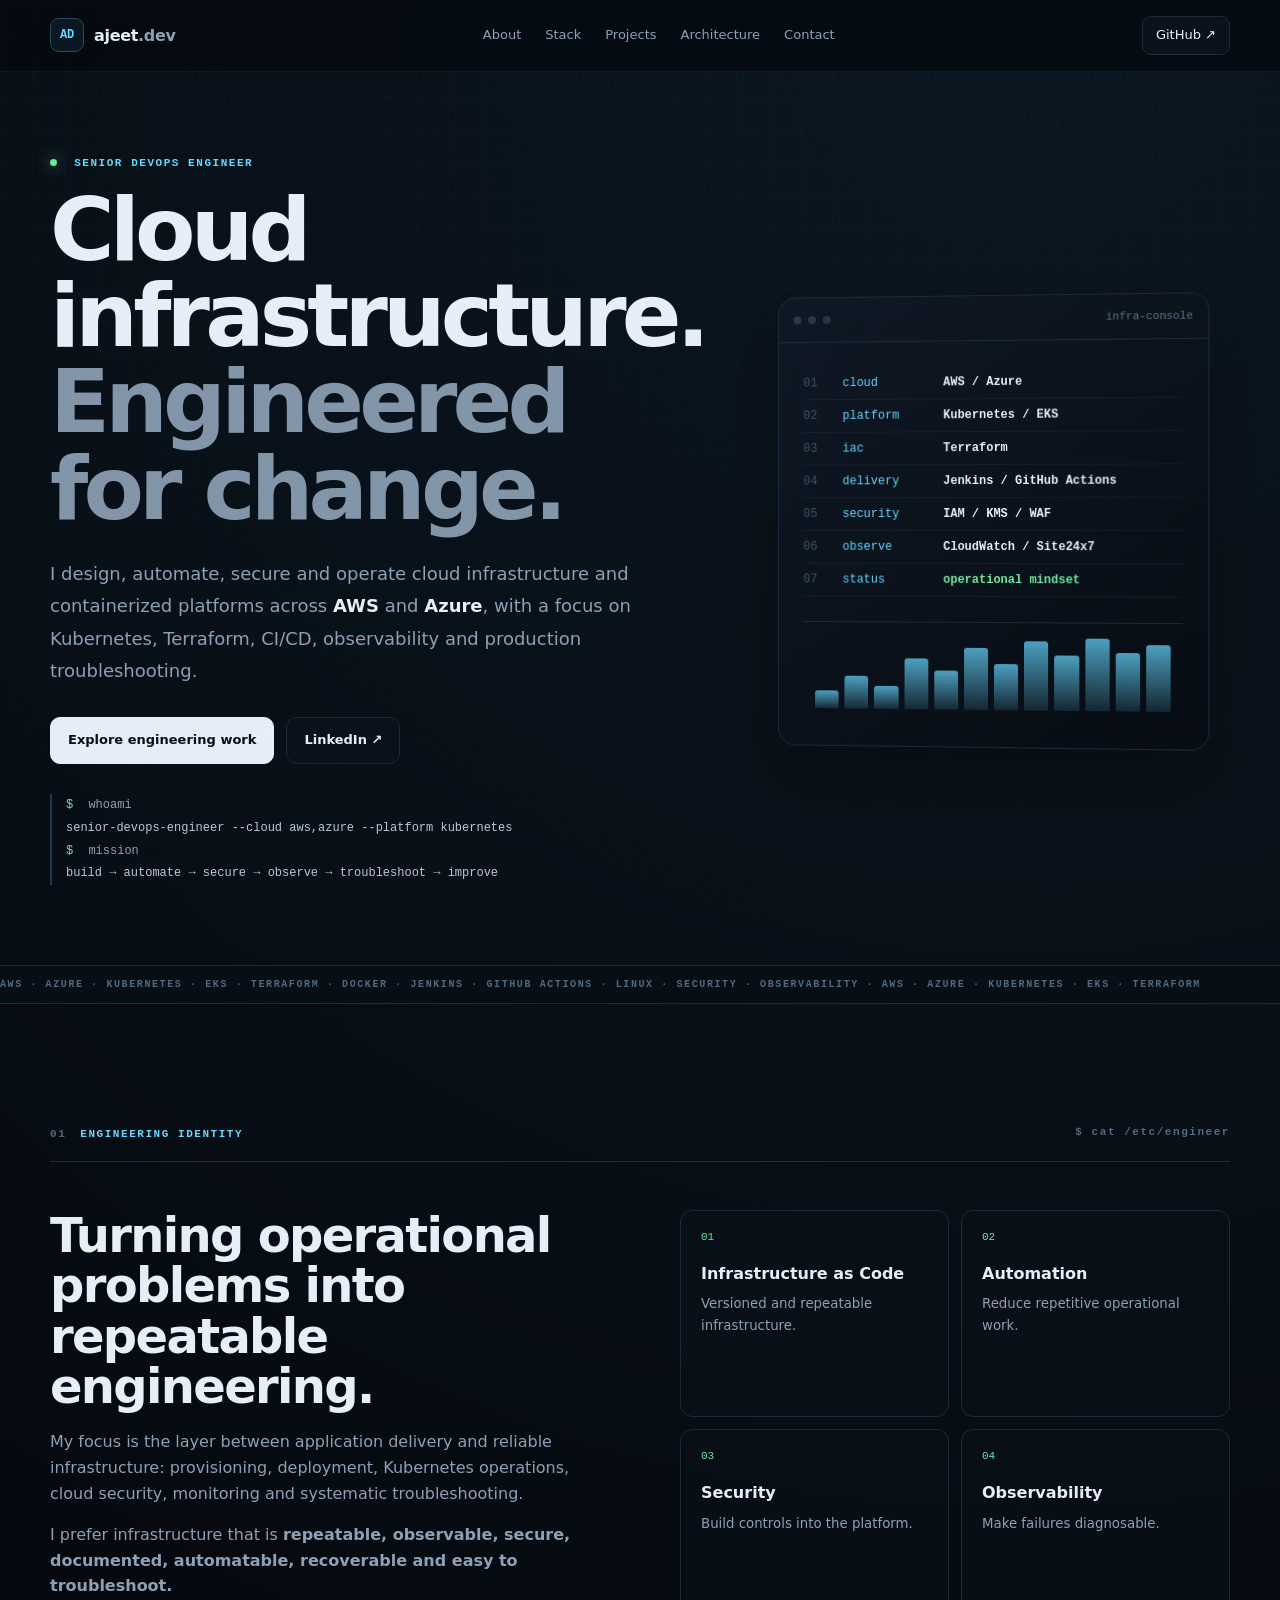
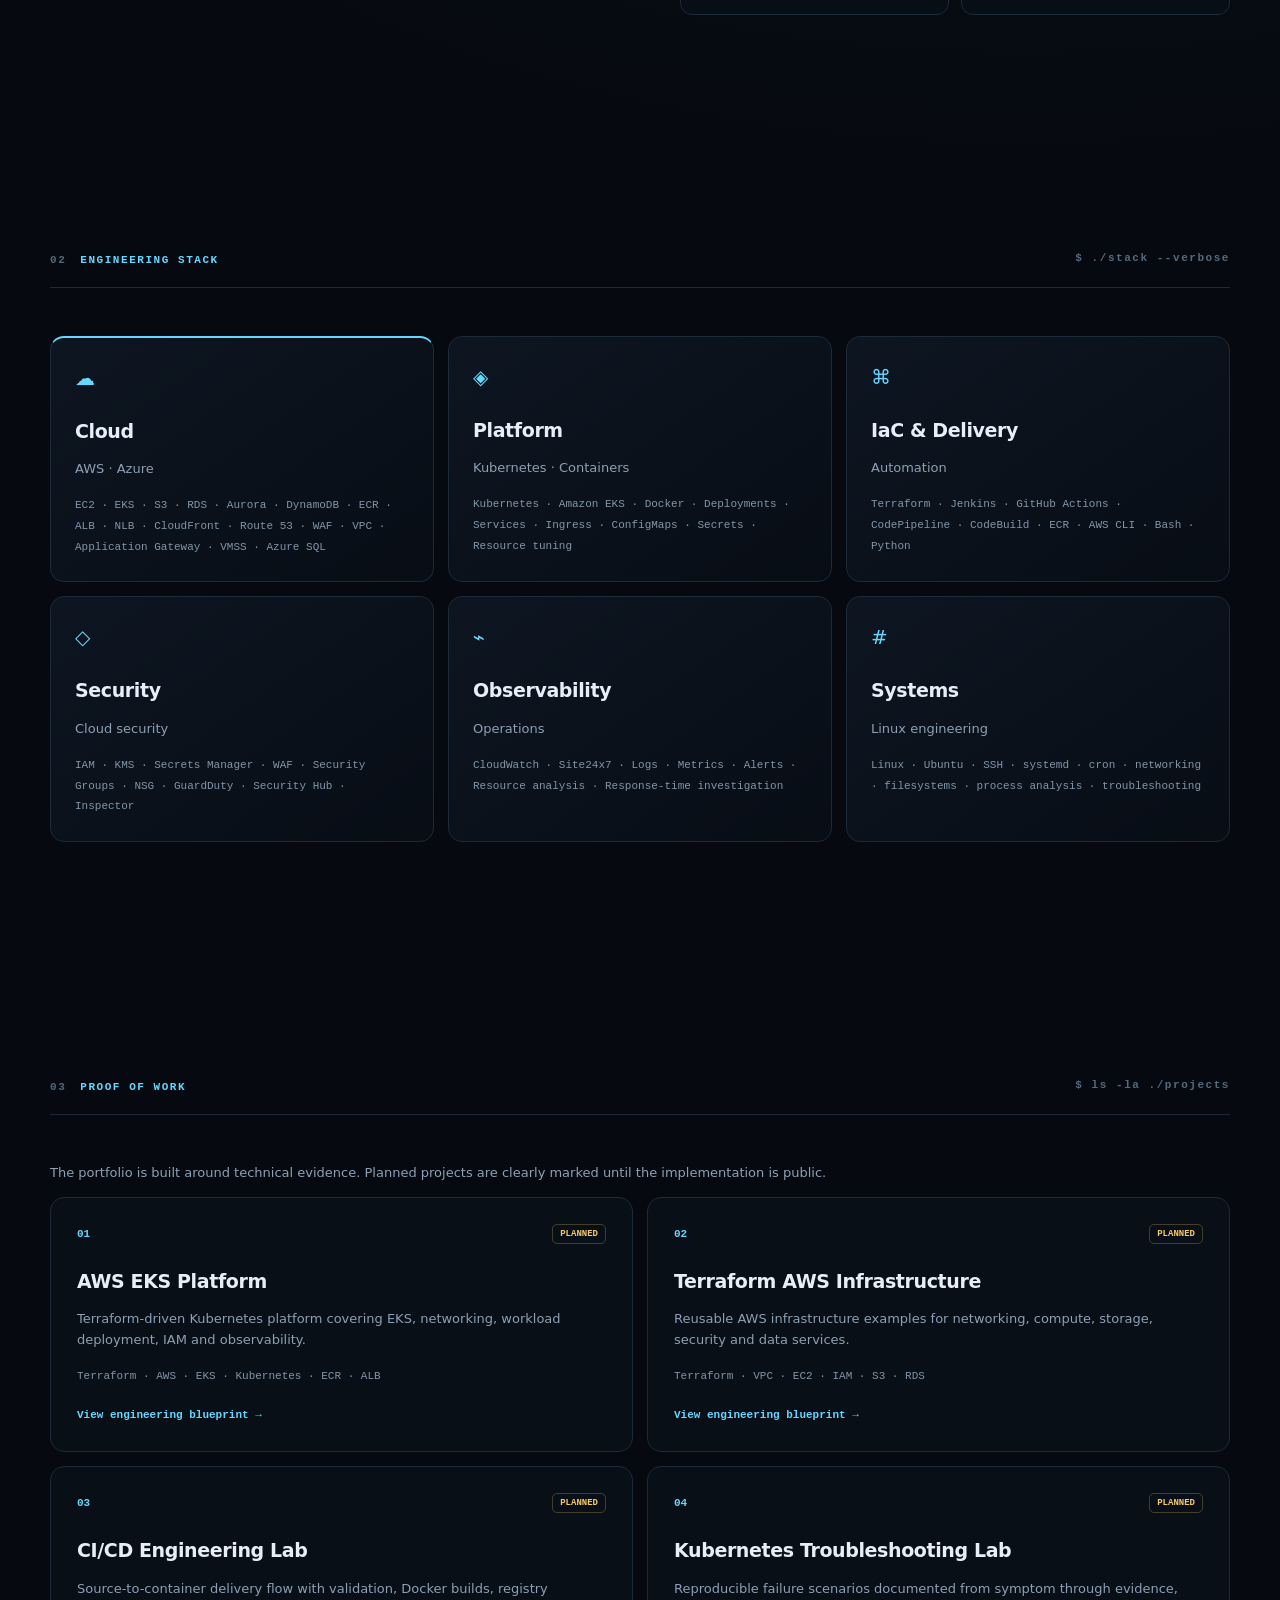
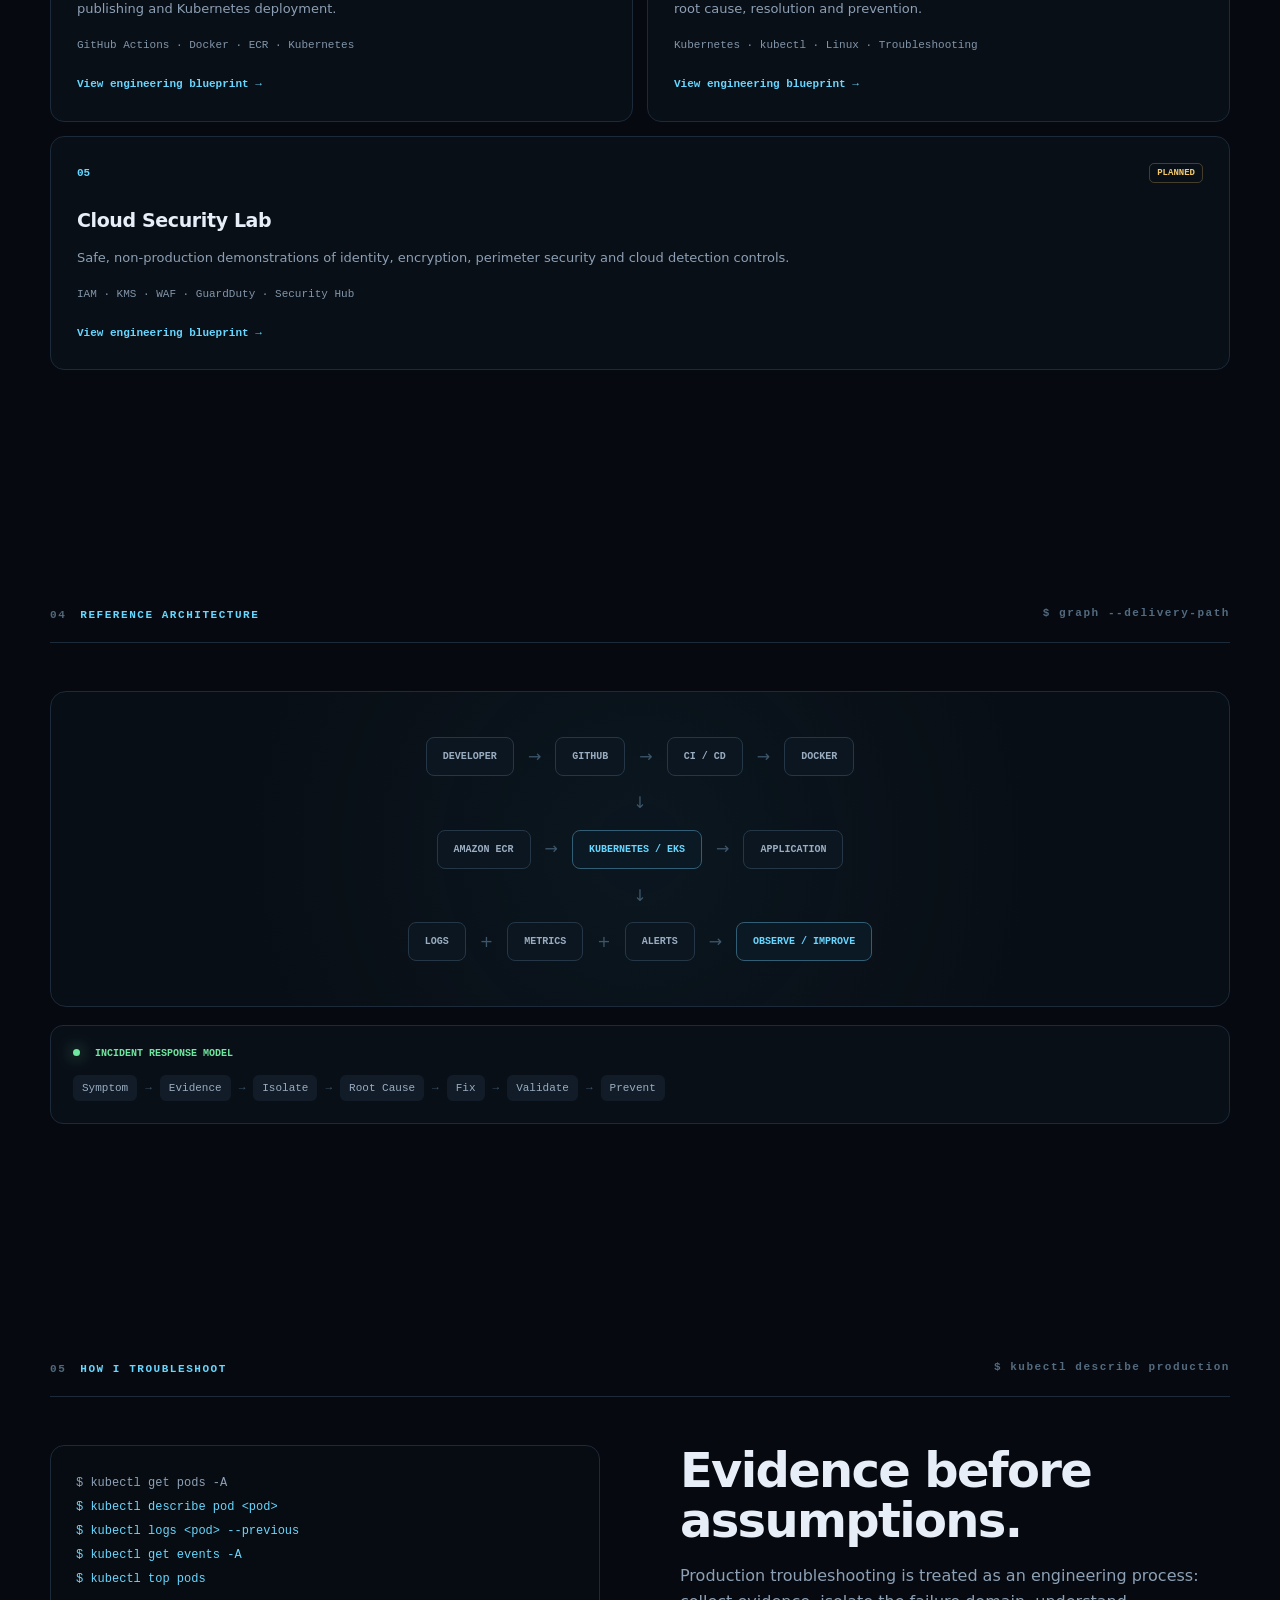
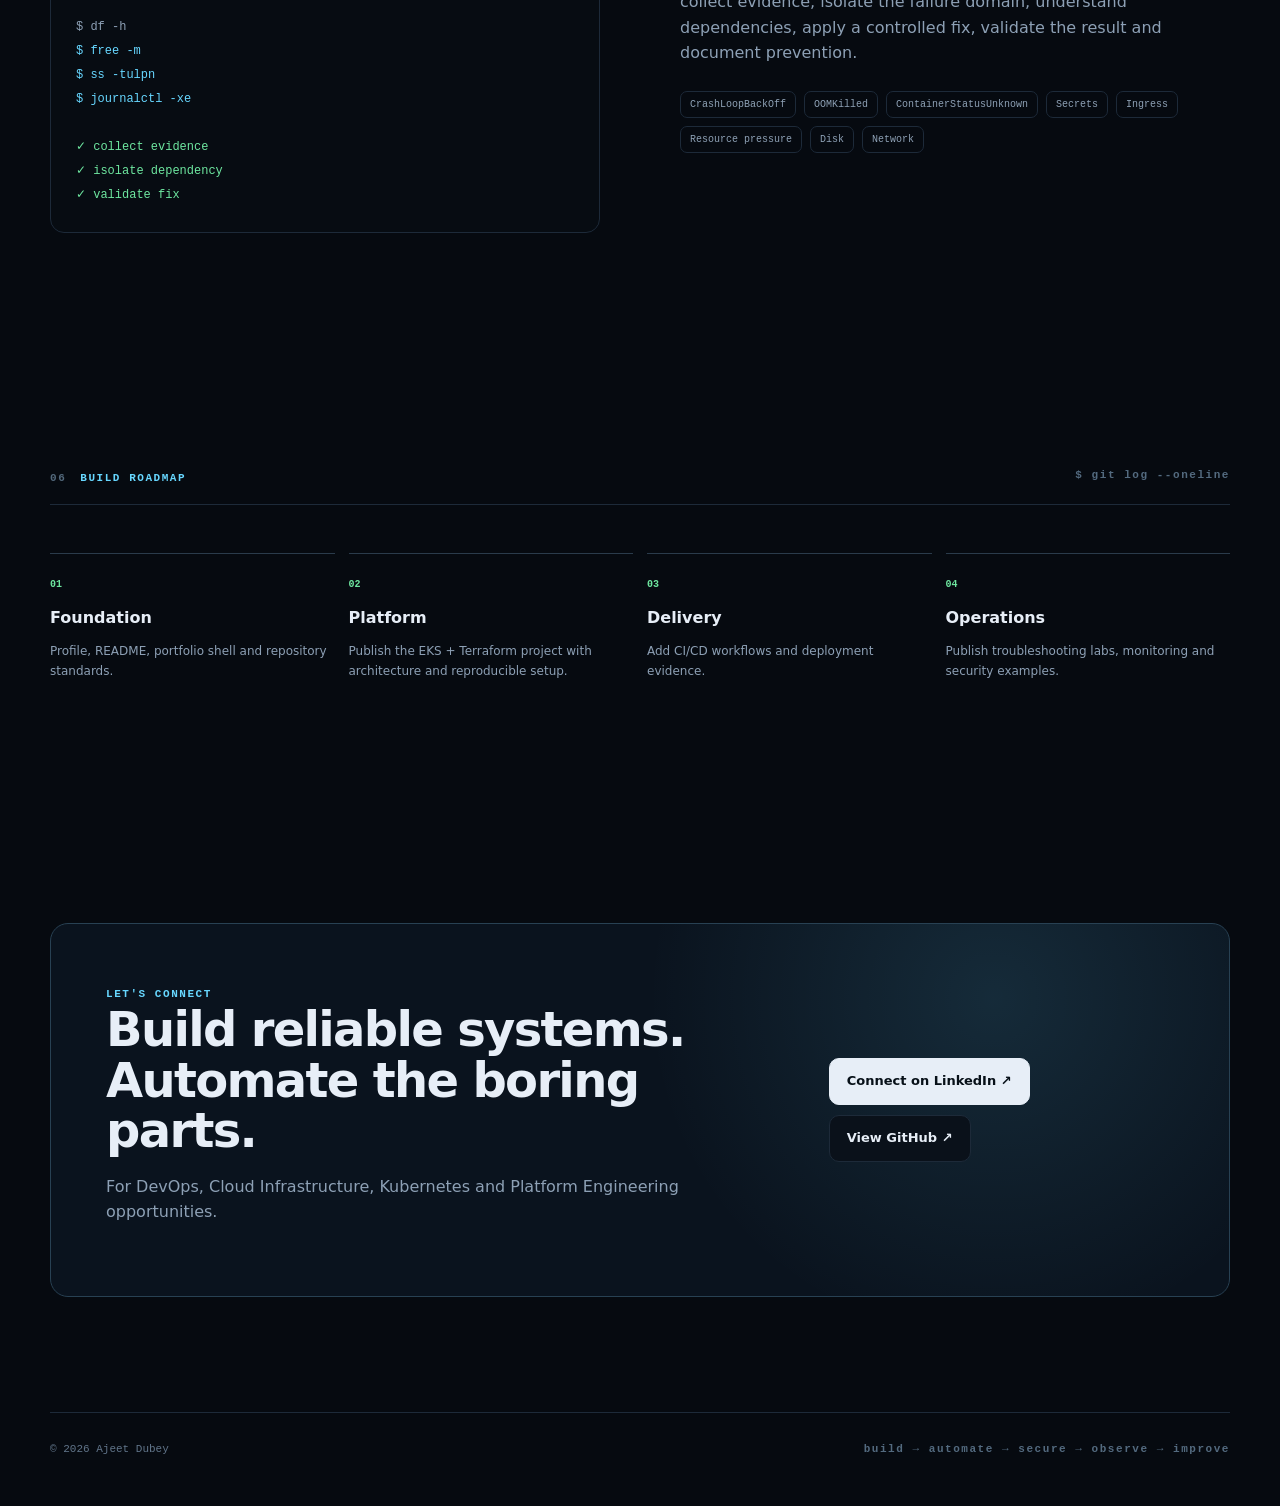
==== index.html @ 7d9c06d5 "Ajeet" ====
<!doctype html>
<html lang="en">
<head>
  <meta charset="utf-8">
  <meta name="viewport" content="width=device-width, initial-scale=1">
  <meta name="description" content="Ajeet Dubey — Senior DevOps Engineer focused on AWS, Azure, Kubernetes, Terraform, CI/CD, cloud security and observability.">
  <title>Ajeet Dubey | Senior DevOps Engineer</title>
  <link rel="stylesheet" href="styles.css">
</head>
<body>
  <div class="noise"></div>
  <header class="site-header">
    <a class="brand" href="#top" aria-label="Ajeet Dubey home">
      <span class="brand-mark">AD</span>
      <span>ajeet<span class="muted">.dev</span></span>
    </a>
    <nav aria-label="Primary navigation">
      <a href="#about">About</a>
      <a href="#stack">Stack</a>
      <a href="#projects">Projects</a>
      <a href="#architecture">Architecture</a>
      <a href="#contact">Contact</a>
    </nav>
    <a class="nav-cta" href="https://github.com/ajeet-dubey89" target="_blank" rel="noreferrer">GitHub ↗</a>
  </header>

  <main id="top">
    <section class="hero shell">
      <div class="hero-copy">
        <div class="eyebrow"><span class="status-dot"></span> SENIOR DEVOPS ENGINEER</div>
        <h1>Cloud infrastructure.<br><span>Engineered for change.</span></h1>
        <p class="hero-lead">
          I design, automate, secure and operate cloud infrastructure and containerized platforms across
          <strong>AWS</strong> and <strong>Azure</strong>, with a focus on Kubernetes, Terraform, CI/CD,
          observability and production troubleshooting.
        </p>
        <div class="hero-actions">
          <a class="btn primary" href="#projects">Explore engineering work</a>
          <a class="btn secondary" href="https://www.linkedin.com/in/ajeet-dubey89/" target="_blank" rel="noreferrer">LinkedIn ↗</a>
        </div>
        <div class="terminal-mini">
          <div><span class="prompt">$</span> whoami</div>
          <div class="terminal-output">senior-devops-engineer --cloud aws,azure --platform kubernetes</div>
          <div><span class="prompt">$</span> mission</div>
          <div class="terminal-output">build → automate → secure → observe → troubleshoot → improve</div>
        </div>
      </div>

      <div class="hero-console" aria-label="Infrastructure console">
        <div class="window-bar"><span></span><span></span><span></span><b>infra-console</b></div>
        <div class="console-body">
          <div class="console-line"><i>01</i><span class="key">cloud</span><b>AWS / Azure</b></div>
          <div class="console-line"><i>02</i><span class="key">platform</span><b>Kubernetes / EKS</b></div>
          <div class="console-line"><i>03</i><span class="key">iac</span><b>Terraform</b></div>
          <div class="console-line"><i>04</i><span class="key">delivery</span><b>Jenkins / GitHub Actions</b></div>
          <div class="console-line"><i>05</i><span class="key">security</span><b>IAM / KMS / WAF</b></div>
          <div class="console-line"><i>06</i><span class="key">observe</span><b>CloudWatch / Site24x7</b></div>
          <div class="console-line"><i>07</i><span class="key">status</span><b class="green">operational mindset</b></div>
          <div class="graph" aria-hidden="true">
            <span style="height:24%"></span><span style="height:44%"></span><span style="height:31%"></span>
            <span style="height:68%"></span><span style="height:52%"></span><span style="height:83%"></span>
            <span style="height:61%"></span><span style="height:92%"></span><span style="height:73%"></span>
            <span style="height:96%"></span><span style="height:78%"></span><span style="height:88%"></span>
          </div>
        </div>
      </div>
    </section>

    <section class="ticker" aria-label="Technology focus">
      <div class="ticker-track">
        AWS · AZURE · KUBERNETES · EKS · TERRAFORM · DOCKER · JENKINS · GITHUB ACTIONS · LINUX · SECURITY · OBSERVABILITY · AWS · AZURE · KUBERNETES · EKS · TERRAFORM
      </div>
    </section>

    <section id="about" class="section shell">
      <div class="section-head">
        <div><span class="section-number">01</span><span class="eyebrow">ENGINEERING IDENTITY</span></div>
        <span class="terminal-label">$ cat /etc/engineer</span>
      </div>
      <div class="about-grid">
        <div>
          <h2>Turning operational problems into repeatable engineering.</h2>
          <p>
            My focus is the layer between application delivery and reliable infrastructure:
            provisioning, deployment, Kubernetes operations, cloud security, monitoring and systematic troubleshooting.
          </p>
          <p>
            I prefer infrastructure that is <strong>repeatable, observable, secure, documented, automatable,
            recoverable and easy to troubleshoot.</strong>
          </p>
        </div>
        <div class="principles">
          <div><span>01</span><b>Infrastructure as Code</b><small>Versioned and repeatable infrastructure.</small></div>
          <div><span>02</span><b>Automation</b><small>Reduce repetitive operational work.</small></div>
          <div><span>03</span><b>Security</b><small>Build controls into the platform.</small></div>
          <div><span>04</span><b>Observability</b><small>Make failures diagnosable.</small></div>
        </div>
      </div>
    </section>

    <section id="stack" class="section shell">
      <div class="section-head">
        <div><span class="section-number">02</span><span class="eyebrow">ENGINEERING STACK</span></div>
        <span class="terminal-label">$ ./stack --verbose</span>
      </div>
      <div class="stack-grid">
        <article class="stack-card featured"><div class="card-icon">☁</div><h3>Cloud</h3><p>AWS · Azure</p><div class="tags">EC2 · EKS · S3 · RDS · Aurora · DynamoDB · ECR · ALB · NLB · CloudFront · Route 53 · WAF · VPC · Application Gateway · VMSS · Azure SQL</div></article>
        <article class="stack-card"><div class="card-icon">◈</div><h3>Platform</h3><p>Kubernetes · Containers</p><div class="tags">Kubernetes · Amazon EKS · Docker · Deployments · Services · Ingress · ConfigMaps · Secrets · Resource tuning</div></article>
        <article class="stack-card"><div class="card-icon">⌘</div><h3>IaC & Delivery</h3><p>Automation</p><div class="tags">Terraform · Jenkins · GitHub Actions · CodePipeline · CodeBuild · ECR · AWS CLI · Bash · Python</div></article>
        <article class="stack-card"><div class="card-icon">◇</div><h3>Security</h3><p>Cloud security</p><div class="tags">IAM · KMS · Secrets Manager · WAF · Security Groups · NSG · GuardDuty · Security Hub · Inspector</div></article>
        <article class="stack-card"><div class="card-icon">⌁</div><h3>Observability</h3><p>Operations</p><div class="tags">CloudWatch · Site24x7 · Logs · Metrics · Alerts · Resource analysis · Response-time investigation</div></article>
        <article class="stack-card"><div class="card-icon">#</div><h3>Systems</h3><p>Linux engineering</p><div class="tags">Linux · Ubuntu · SSH · systemd · cron · networking · filesystems · process analysis · troubleshooting</div></article>
      </div>
    </section>

    <section id="projects" class="section shell">
      <div class="section-head">
        <div><span class="section-number">03</span><span class="eyebrow">PROOF OF WORK</span></div>
        <span class="terminal-label">$ ls -la ./projects</span>
      </div>
      <p class="section-intro">The portfolio is built around technical evidence. Planned projects are clearly marked until the implementation is public.</p>
      <div class="project-grid">
        <article class="project-card">
          <div class="project-top"><span class="project-id">01</span><span class="state">PLANNED</span></div>
          <h3>AWS EKS Platform</h3><p>Terraform-driven Kubernetes platform covering EKS, networking, workload deployment, IAM and observability.</p>
          <div class="tags">Terraform · AWS · EKS · Kubernetes · ECR · ALB</div>
          <button class="details-btn" data-modal="eks">View engineering blueprint →</button>
        </article>
        <article class="project-card">
          <div class="project-top"><span class="project-id">02</span><span class="state">PLANNED</span></div>
          <h3>Terraform AWS Infrastructure</h3><p>Reusable AWS infrastructure examples for networking, compute, storage, security and data services.</p>
          <div class="tags">Terraform · VPC · EC2 · IAM · S3 · RDS</div>
          <button class="details-btn" data-modal="terraform">View engineering blueprint →</button>
        </article>
        <article class="project-card">
          <div class="project-top"><span class="project-id">03</span><span class="state">PLANNED</span></div>
          <h3>CI/CD Engineering Lab</h3><p>Source-to-container delivery flow with validation, Docker builds, registry publishing and Kubernetes deployment.</p>
          <div class="tags">GitHub Actions · Docker · ECR · Kubernetes</div>
          <button class="details-btn" data-modal="cicd">View engineering blueprint →</button>
        </article>
        <article class="project-card">
          <div class="project-top"><span class="project-id">04</span><span class="state">PLANNED</span></div>
          <h3>Kubernetes Troubleshooting Lab</h3><p>Reproducible failure scenarios documented from symptom through evidence, root cause, resolution and prevention.</p>
          <div class="tags">Kubernetes · kubectl · Linux · Troubleshooting</div>
          <button class="details-btn" data-modal="k8s">View engineering blueprint →</button>
        </article>
        <article class="project-card">
          <div class="project-top"><span class="project-id">05</span><span class="state">PLANNED</span></div>
          <h3>Cloud Security Lab</h3><p>Safe, non-production demonstrations of identity, encryption, perimeter security and cloud detection controls.</p>
          <div class="tags">IAM · KMS · WAF · GuardDuty · Security Hub</div>
          <button class="details-btn" data-modal="security">View engineering blueprint →</button>
        </article>
      </div>
    </section>

    <section id="architecture" class="section shell">
      <div class="section-head">
        <div><span class="section-number">04</span><span class="eyebrow">REFERENCE ARCHITECTURE</span></div>
        <span class="terminal-label">$ graph --delivery-path</span>
      </div>
      <div class="architecture-panel">
        <div class="arch-row">
          <div class="arch-node">DEVELOPER</div><span>→</span><div class="arch-node">GITHUB</div><span>→</span><div class="arch-node">CI / CD</div><span>→</span><div class="arch-node">DOCKER</div>
        </div>
        <div class="arch-arrow">↓</div>
        <div class="arch-row">
          <div class="arch-node">AMAZON ECR</div><span>→</span><div class="arch-node highlight">KUBERNETES / EKS</div><span>→</span><div class="arch-node">APPLICATION</div>
        </div>
        <div class="arch-arrow">↓</div>
        <div class="arch-row">
          <div class="arch-node">LOGS</div><span>+</span><div class="arch-node">METRICS</div><span>+</span><div class="arch-node">ALERTS</div><span>→</span><div class="arch-node highlight">OBSERVE / IMPROVE</div>
        </div>
      </div>
      <div class="troubleshoot">
        <div class="troubleshoot-title"><span class="pulse"></span> INCIDENT RESPONSE MODEL</div>
        <div class="steps">
          <span>Symptom</span><i>→</i><span>Evidence</span><i>→</i><span>Isolate</span><i>→</i><span>Root Cause</span><i>→</i><span>Fix</span><i>→</i><span>Validate</span><i>→</i><span>Prevent</span>
        </div>
      </div>
    </section>

    <section class="section shell case-study">
      <div class="section-head">
        <div><span class="section-number">05</span><span class="eyebrow">HOW I TROUBLESHOOT</span></div>
        <span class="terminal-label">$ kubectl describe production</span>
      </div>
      <div class="case-grid">
        <div class="case-code">
<pre><span class="muted">$ kubectl get pods -A</span>
<span class="cyan">$ kubectl describe pod &lt;pod&gt;</span>
<span class="cyan">$ kubectl logs &lt;pod&gt; --previous</span>
<span class="cyan">$ kubectl get events -A</span>
<span class="cyan">$ kubectl top pods</span>

<span class="muted">$ df -h</span>
<span class="cyan">$ free -m</span>
<span class="cyan">$ ss -tulpn</span>
<span class="cyan">$ journalctl -xe</span>

<span class="green">✓ collect evidence
✓ isolate dependency
✓ validate fix</span></pre>
        </div>
        <div>
          <h2>Evidence before assumptions.</h2>
          <p>Production troubleshooting is treated as an engineering process: collect evidence, isolate the failure domain, understand dependencies, apply a controlled fix, validate the result and document prevention.</p>
          <div class="mini-list">
            <span>CrashLoopBackOff</span><span>OOMKilled</span><span>ContainerStatusUnknown</span><span>Secrets</span><span>Ingress</span><span>Resource pressure</span><span>Disk</span><span>Network</span>
          </div>
        </div>
      </div>
    </section>

    <section class="section shell roadmap">
      <div class="section-head">
        <div><span class="section-number">06</span><span class="eyebrow">BUILD ROADMAP</span></div>
        <span class="terminal-label">$ git log --oneline</span>
      </div>
      <div class="timeline">
        <div><b>01</b><div><strong>Foundation</strong><p>Profile, README, portfolio shell and repository standards.</p></div></div>
        <div><b>02</b><div><strong>Platform</strong><p>Publish the EKS + Terraform project with architecture and reproducible setup.</p></div></div>
        <div><b>03</b><div><strong>Delivery</strong><p>Add CI/CD workflows and deployment evidence.</p></div></div>
        <div><b>04</b><div><strong>Operations</strong><p>Publish troubleshooting labs, monitoring and security examples.</p></div></div>
      </div>
    </section>

    <section id="contact" class="section shell contact">
      <div class="contact-card">
        <div>
          <span class="eyebrow">LET'S CONNECT</span>
          <h2>Build reliable systems.<br>Automate the boring parts.</h2>
          <p>For DevOps, Cloud Infrastructure, Kubernetes and Platform Engineering opportunities.</p>
        </div>
        <div class="contact-actions">
          <a class="btn primary" href="https://www.linkedin.com/in/ajeet-dubey89/" target="_blank" rel="noreferrer">Connect on LinkedIn ↗</a>
          <a class="btn secondary" href="https://github.com/ajeet-dubey89" target="_blank" rel="noreferrer">View GitHub ↗</a>
        </div>
      </div>
    </section>
  </main>

  <footer class="site-footer shell">
    <span>© <span id="year"></span> Ajeet Dubey</span>
    <span class="terminal-label">build → automate → secure → observe → improve</span>
  </footer>

  <dialog id="project-modal">
    <button class="modal-close" aria-label="Close">×</button>
    <div id="modal-content"></div>
  </dialog>
  <script src="script.js"></script>
</body>
</html>
---- styles.css ----
:root{
  --bg:#060a10;--panel:#0b111a;--panel2:#0f1723;--line:#1d2a39;--text:#e7eef7;
  --muted:#8da0b5;--green:#6ee7a0;--cyan:#67d7ff;--amber:#f4c96b;--red:#ff8585;
  --shadow:0 24px 80px rgba(0,0,0,.35);--max:1180px;
}
*{box-sizing:border-box}html{scroll-behavior:smooth}body{margin:0;background:radial-gradient(circle at 80% 0%,rgba(45,116,160,.12),transparent 28%),var(--bg);color:var(--text);font-family:Inter,ui-sans-serif,system-ui,-apple-system,BlinkMacSystemFont,"Segoe UI",sans-serif;line-height:1.6}
body:before{content:"";position:fixed;inset:0;pointer-events:none;background-image:linear-gradient(rgba(255,255,255,.018) 1px,transparent 1px),linear-gradient(90deg,rgba(255,255,255,.018) 1px,transparent 1px);background-size:32px 32px;mask-image:linear-gradient(to bottom,#000,transparent 85%);z-index:-1}
.noise{position:fixed;inset:0;pointer-events:none;opacity:.025;background-image:url("data:image/svg+xml,%3Csvg viewBox='0 0 180 180' xmlns='http://www.w3.org/2000/svg'%3E%3Cfilter id='n'%3E%3CfeTurbulence type='fractalNoise' baseFrequency='.9' numOctaves='3' stitchTiles='stitch'/%3E%3C/filter%3E%3Crect width='100%25' height='100%25' filter='url(%23n)' opacity='.4'/%3E%3C/svg%3E")}
a{color:inherit;text-decoration:none}.shell{width:min(calc(100% - 40px),var(--max));margin-inline:auto}
.site-header{position:sticky;top:0;z-index:20;display:flex;align-items:center;gap:28px;justify-content:space-between;padding:16px max(20px,calc((100vw - var(--max))/2));background:rgba(6,10,16,.82);border-bottom:1px solid rgba(255,255,255,.06);backdrop-filter:blur(16px)}
.brand{display:flex;align-items:center;gap:10px;font-weight:800;letter-spacing:-.02em}.brand-mark{display:grid;place-items:center;width:34px;height:34px;border:1px solid #2c475c;background:#0b1722;color:var(--cyan);font:700 12px ui-monospace,monospace;border-radius:9px}
.muted{color:var(--muted)}nav{display:flex;gap:24px;font-size:13px;color:var(--muted)}nav a:hover{color:var(--text)}.nav-cta{font-size:13px;border:1px solid var(--line);padding:8px 13px;border-radius:9px;background:#0b121c}
.hero{min-height:720px;display:grid;grid-template-columns:1.05fr .95fr;gap:70px;align-items:center;padding-top:85px;padding-bottom:80px}
.eyebrow,.terminal-label,.section-number{font:700 11px ui-monospace,SFMono-Regular,Menlo,monospace;letter-spacing:.14em}.eyebrow{color:var(--cyan)}.status-dot,.pulse{display:inline-block;width:7px;height:7px;border-radius:50%;background:var(--green);box-shadow:0 0 16px rgba(110,231,160,.8);margin-right:9px}
h1{font-size:clamp(48px,7vw,88px);line-height:.98;letter-spacing:-.055em;margin:18px 0 26px;max-width:800px}h1 span{color:#8295a9}h2{font-size:clamp(30px,4vw,48px);line-height:1.05;letter-spacing:-.035em;margin:0 0 18px}h3{margin:0;font-size:19px;letter-spacing:-.02em}
.hero-lead{max-width:680px;color:var(--muted);font-size:18px;line-height:1.8}.hero-lead strong{color:var(--text)}
.hero-actions{display:flex;gap:12px;margin:30px 0}.btn{display:inline-flex;align-items:center;justify-content:center;padding:12px 17px;border-radius:10px;font-weight:700;font-size:13px;border:1px solid var(--line);transition:.2s}.btn:hover{transform:translateY(-2px)}.primary{background:var(--text);color:#071018;border-color:var(--text)}.secondary{background:#0a111a;color:var(--text)}
.terminal-mini{font:12px/1.9 ui-monospace,SFMono-Regular,Menlo,monospace;color:var(--muted);border-left:2px solid #20394c;padding-left:14px}.prompt{color:var(--green);margin-right:8px}.terminal-output{color:#b9c8d7}
.hero-console{border:1px solid var(--line);background:linear-gradient(145deg,#0e1824,#070c13);border-radius:18px;box-shadow:var(--shadow);overflow:hidden;transform:perspective(900px) rotateY(-3deg)}.window-bar{height:45px;display:flex;align-items:center;gap:7px;padding:0 15px;border-bottom:1px solid var(--line);color:#5e7287;font:11px ui-monospace,monospace}.window-bar span{width:8px;height:8px;border-radius:50%;background:#293848}.window-bar b{margin-left:auto;font-weight:500}.console-body{padding:25px}.console-line{display:grid;grid-template-columns:28px 90px 1fr;gap:12px;padding:9px 0;border-bottom:1px solid rgba(255,255,255,.045);font:12px ui-monospace,monospace}.console-line i{font-style:normal;color:#3d5266}.key{color:var(--cyan)}.green{color:var(--green)}.graph{height:100px;display:flex;align-items:end;gap:6px;margin-top:25px;padding:12px;border-top:1px solid var(--line)}.graph span{flex:1;background:linear-gradient(to top,rgba(103,215,255,.12),rgba(103,215,255,.72));border-radius:3px 3px 0 0}
.ticker{overflow:hidden;border-top:1px solid var(--line);border-bottom:1px solid var(--line);background:#080e16;color:#53687d;white-space:nowrap}.ticker-track{width:max-content;padding:13px 0;font:700 10px ui-monospace,monospace;letter-spacing:.16em;animation:scroll 35s linear infinite}@keyframes scroll{to{transform:translateX(-35%)}}
.section{padding:115px 0}.section-head{display:flex;align-items:center;justify-content:space-between;border-bottom:1px solid var(--line);padding-bottom:16px;margin-bottom:48px}.section-number{color:#52687b;margin-right:14px}.terminal-label{color:#536a7f}
.about-grid,.case-grid{display:grid;grid-template-columns:1fr 1fr;gap:80px}.about-grid p,.case-grid p{color:var(--muted);font-size:16px;max-width:650px}.principles{display:grid;grid-template-columns:1fr 1fr;gap:12px}.principles div{padding:20px;border:1px solid var(--line);background:rgba(11,17,26,.6);border-radius:12px}.principles span{display:block;color:var(--green);font:11px ui-monospace,monospace;margin-bottom:18px}.principles b{display:block}.principles small{display:block;color:var(--muted);margin-top:7px}
.stack-grid{display:grid;grid-template-columns:repeat(3,1fr);gap:14px}.stack-card{border:1px solid var(--line);background:linear-gradient(145deg,rgba(15,23,35,.88),rgba(9,14,22,.88));padding:24px;border-radius:14px;min-height:210px}.stack-card:hover,.project-card:hover{border-color:#31516a;transform:translateY(-3px)}.stack-card{transition:.2s}.stack-card.featured{border-top:2px solid var(--cyan)}.card-icon{font-size:20px;color:var(--cyan);margin-bottom:22px}.stack-card p,.project-card p,.section-intro{color:var(--muted);font-size:13px}.tags{color:#8296aa;font:11px/1.9 ui-monospace,monospace;margin-top:15px}
.project-grid{display:grid;grid-template-columns:repeat(2,1fr);gap:14px}.project-card{position:relative;border:1px solid var(--line);padding:26px;border-radius:14px;background:rgba(11,17,26,.78);transition:.2s}.project-card:last-child{grid-column:1/-1}.project-top{display:flex;justify-content:space-between;align-items:center;margin-bottom:22px}.project-id{font:700 11px ui-monospace,monospace;color:var(--cyan)}.state{font:700 9px ui-monospace,monospace;color:var(--amber);border:1px solid rgba(244,201,107,.25);padding:4px 7px;border-radius:5px}.details-btn{margin-top:22px;border:0;background:none;color:var(--cyan);padding:0;font:700 11px ui-monospace,monospace;cursor:pointer}
.architecture-panel{padding:45px 25px;border:1px solid var(--line);border-radius:16px;background:radial-gradient(circle at center,rgba(34,81,105,.12),transparent 65%),#080e15;overflow:auto}.arch-row{display:flex;justify-content:center;align-items:center;gap:14px;min-width:680px}.arch-row span{color:#3d566b}.arch-node{padding:13px 16px;border:1px solid #253747;background:#0c1621;border-radius:8px;font:700 10px ui-monospace,monospace;color:#9aadc0}.arch-node.highlight{color:var(--cyan);border-color:#315d75;background:#0b1925}.arch-arrow{text-align:center;color:#3d566b;margin:14px}.troubleshoot{margin-top:18px;padding:22px;border:1px solid var(--line);border-radius:13px;background:#090f17}.troubleshoot-title{font:700 10px ui-monospace,monospace;color:var(--green);margin-bottom:16px}.steps{display:flex;flex-wrap:wrap;gap:8px;align-items:center;font:11px ui-monospace,monospace;color:#9aadc0}.steps span{padding:7px 9px;border-radius:6px;background:#111c28}.steps i{font-style:normal;color:#3d566b}
.case-code{border:1px solid var(--line);border-radius:14px;background:#070c12;overflow:auto}.case-code pre{padding:25px;margin:0;font:12px/2 ui-monospace,monospace;color:#a8bacb}.cyan{color:var(--cyan)}.mini-list{display:flex;flex-wrap:wrap;gap:8px;margin-top:25px}.mini-list span{padding:7px 9px;border:1px solid var(--line);border-radius:7px;color:#8ea1b5;font:10px ui-monospace,monospace}
.timeline{display:grid;grid-template-columns:repeat(4,1fr);gap:14px}.timeline>div{border-top:1px solid #2a3b4b;padding-top:15px}.timeline b{font:700 10px ui-monospace,monospace;color:var(--green)}.timeline strong{display:block;margin-top:10px}.timeline p{font-size:12px;color:var(--muted)}
.contact-card{display:flex;justify-content:space-between;gap:40px;align-items:center;padding:55px;border:1px solid #284153;border-radius:18px;background:radial-gradient(circle at 80% 20%,rgba(103,215,255,.12),transparent 35%),#0a131e}.contact-card p{color:var(--muted)}.contact-actions{display:flex;gap:10px;flex-wrap:wrap}.site-footer{padding:30px 0 45px;border-top:1px solid var(--line);display:flex;justify-content:space-between;color:#61758a;font:11px ui-monospace,monospace}
dialog{width:min(680px,calc(100% - 30px));border:1px solid #29465a;border-radius:16px;background:#09111a;color:var(--text);padding:30px;box-shadow:0 40px 100px rgba(0,0,0,.65)}dialog::backdrop{background:rgba(0,0,0,.72);backdrop-filter:blur(4px)}.modal-close{position:absolute;right:15px;top:10px;background:none;border:0;color:#8095aa;font-size:26px;cursor:pointer}dialog h2{font-size:28px}dialog p{color:var(--muted)}.modal-code{font:12px/1.8 ui-monospace,monospace;background:#060b11;border:1px solid var(--line);padding:16px;border-radius:9px;color:#a8bacb}
@media(max-width:900px){nav{display:none}.hero{grid-template-columns:1fr;padding-top:60px}.hero-console{transform:none}.stack-grid{grid-template-columns:repeat(2,1fr)}.about-grid,.case-grid{grid-template-columns:1fr;gap:35px}.timeline{grid-template-columns:repeat(2,1fr)}}
@media(max-width:620px){.shell{width:min(calc(100% - 28px),var(--max))}.site-header{padding:12px 14px}.nav-cta{display:none}.hero{min-height:auto;padding:70px 0}.hero-lead{font-size:16px}.stack-grid,.project-grid,.timeline{grid-template-columns:1fr}.project-card:last-child{grid-column:auto}.section{padding:80px 0}.section-head{margin-bottom:30px}.section-head .terminal-label{display:none}.principles{grid-template-columns:1fr}.contact-card{padding:30px;display:block}.contact-actions{margin-top:25px}.site-footer{display:block}.site-footer .terminal-label{display:block;margin-top:10px}}
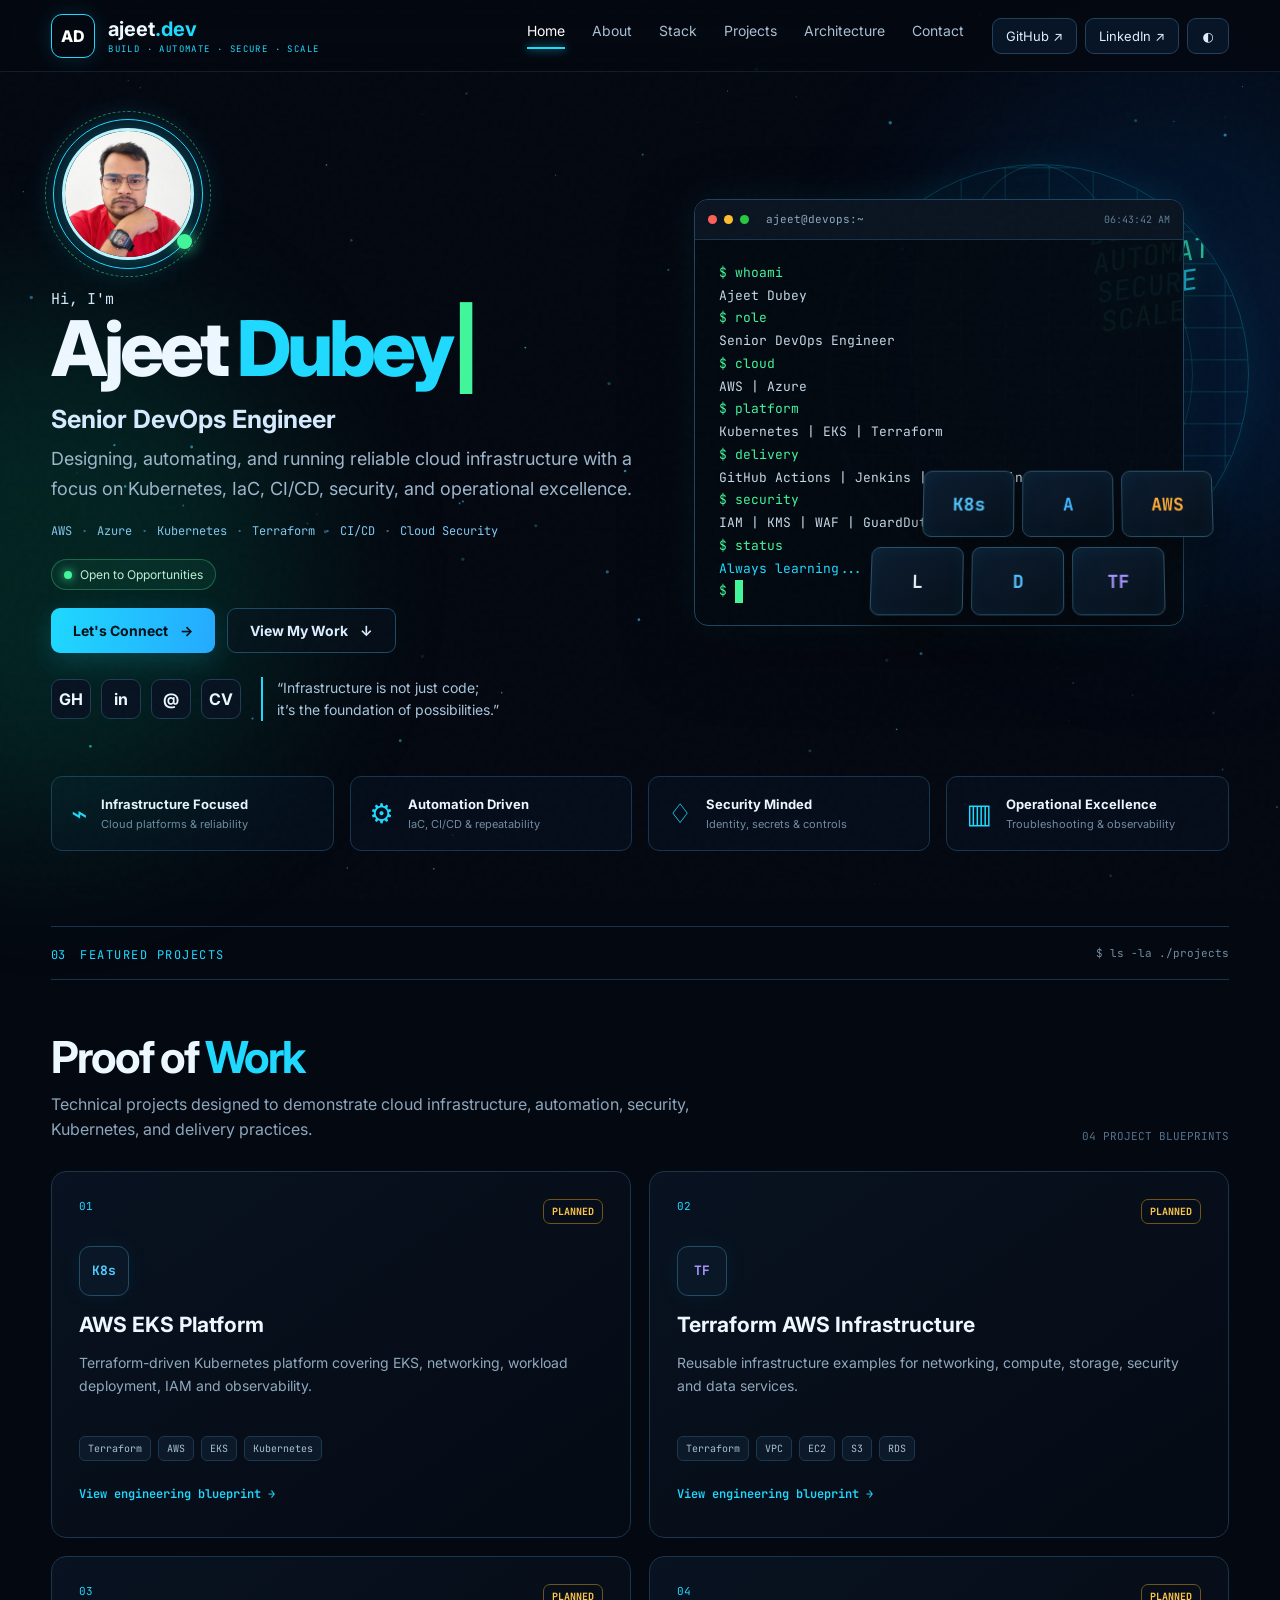
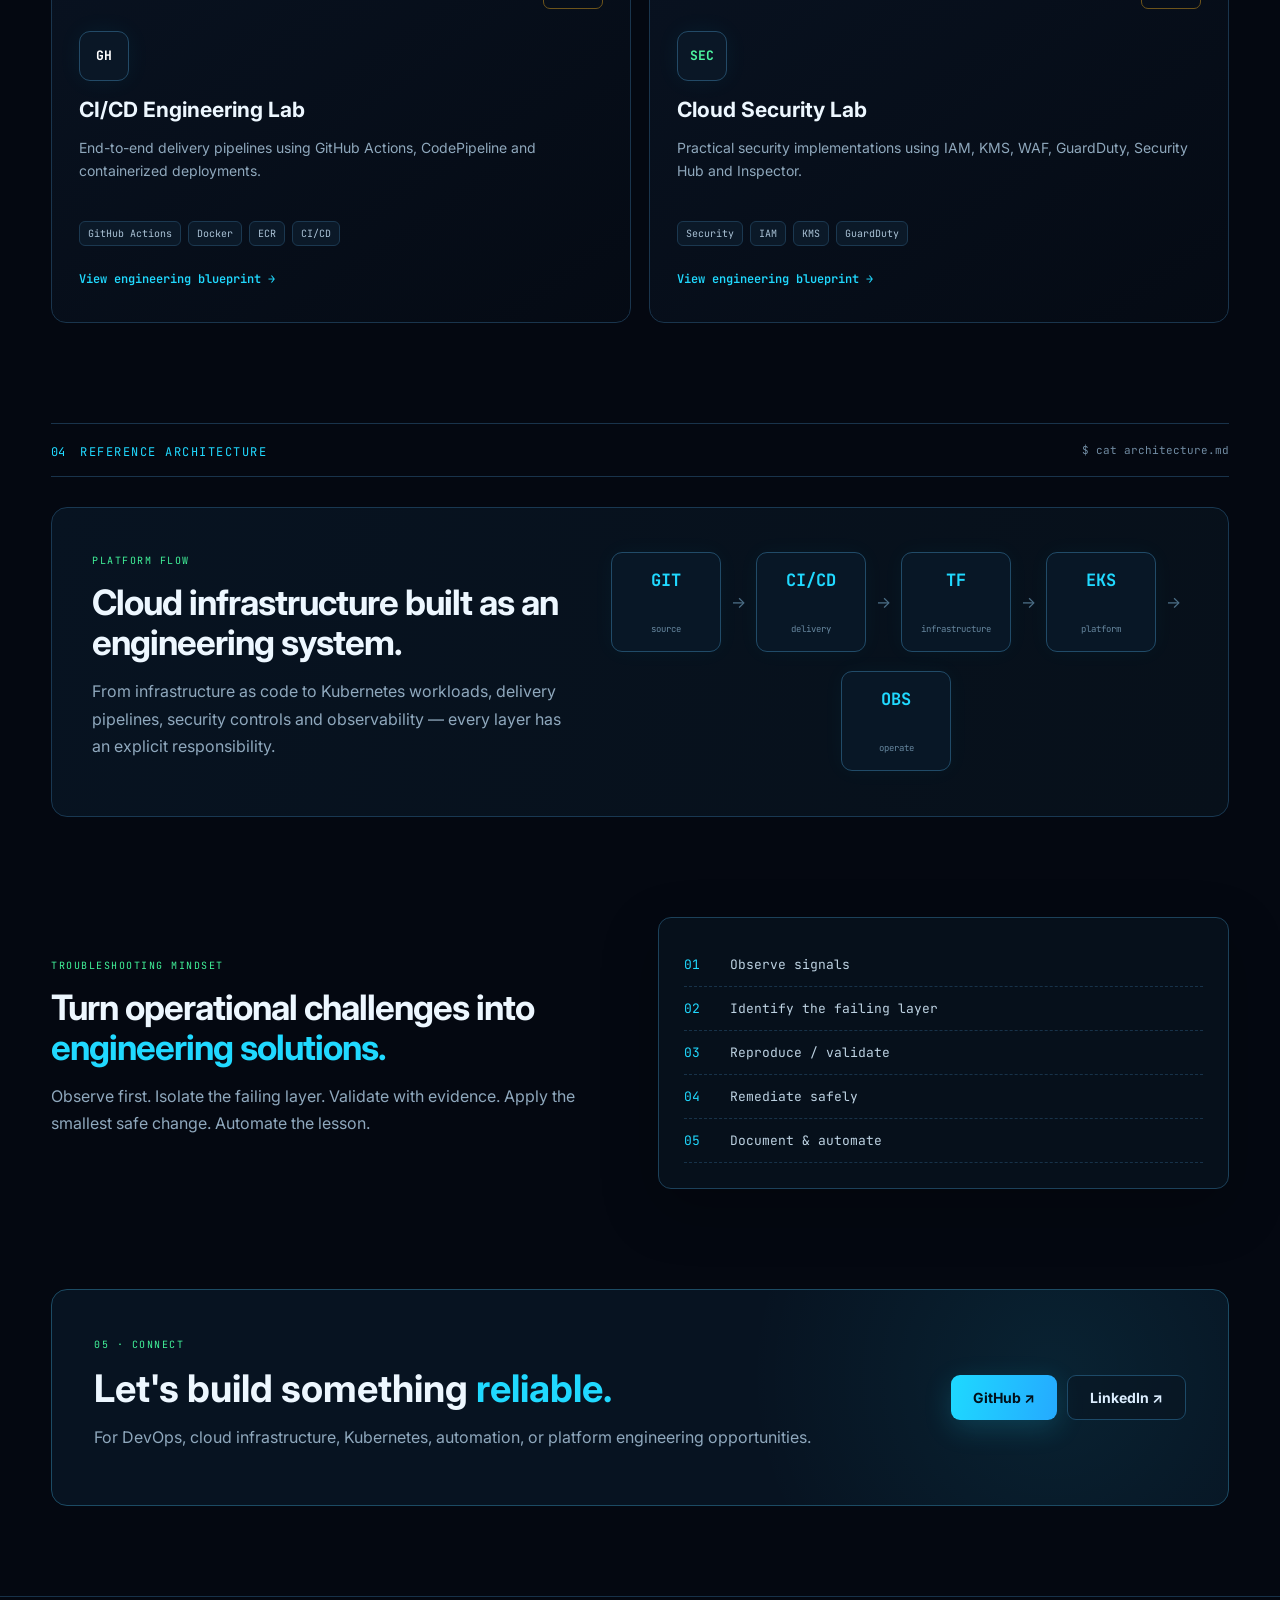
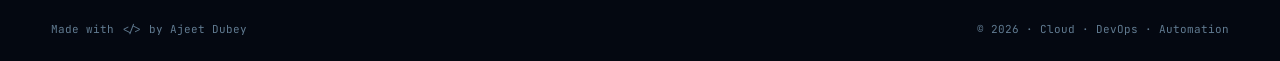
==== commit 36c6a063: "Initial DevOps portfoliov2" ====
--- a/index.html
+++ b/index.html
@@ -3,251 +3,246 @@
 <head>
   <meta charset="utf-8">
   <meta name="viewport" content="width=device-width, initial-scale=1">
-  <meta name="description" content="Ajeet Dubey — Senior DevOps Engineer focused on AWS, Azure, Kubernetes, Terraform, CI/CD, cloud security and observability.">
+  <meta name="theme-color" content="#050912">
+  <meta name="description" content="Ajeet Dubey — Senior DevOps Engineer portfolio. AWS, Azure, Kubernetes, Terraform, CI/CD, Cloud Security and Automation.">
   <title>Ajeet Dubey | Senior DevOps Engineer</title>
+  <link rel="preconnect" href="https://fonts.googleapis.com">
+  <link rel="preconnect" href="https://fonts.gstatic.com" crossorigin>
+  <link href="https://fonts.googleapis.com/css2?family=Inter:wght@400;500;600;700;800&family=JetBrains+Mono:wght@400;500;600;700&display=swap" rel="stylesheet">
   <link rel="stylesheet" href="styles.css">
 </head>
 <body>
   <div class="noise"></div>
+  <div class="grid-bg"></div>
+  <div class="orb orb-a"></div>
+  <div class="orb orb-b"></div>
+  <canvas id="particles" aria-hidden="true"></canvas>
+
   <header class="site-header">
-    <a class="brand" href="#top" aria-label="Ajeet Dubey home">
+    <a class="brand" href="#home" aria-label="Ajeet Dubey home">
       <span class="brand-mark">AD</span>
-      <span>ajeet<span class="muted">.dev</span></span>
+      <span class="brand-copy">
+        <strong>ajeet<span>.dev</span></strong>
+        <small>BUILD · AUTOMATE · SECURE · SCALE</small>
+      </span>
     </a>
-    <nav aria-label="Primary navigation">
+
+    <nav class="nav" id="nav">
+      <a class="active" href="#home">Home</a>
       <a href="#about">About</a>
       <a href="#stack">Stack</a>
       <a href="#projects">Projects</a>
       <a href="#architecture">Architecture</a>
       <a href="#contact">Contact</a>
     </nav>
-    <a class="nav-cta" href="https://github.com/ajeet-dubey89" target="_blank" rel="noreferrer">GitHub ↗</a>
+
+    <div class="header-actions">
+      <a class="social-btn github" href="https://github.com/ajeet-dubey89" target="_blank" rel="noopener">GitHub ↗</a>
+      <a class="social-btn linkedin" href="https://www.linkedin.com/in/ajeet-dubey89/" target="_blank" rel="noopener">LinkedIn ↗</a>
+      <button class="theme-btn" id="themeToggle" aria-label="Toggle visual mode">◐</button>
+      <button class="menu-btn" id="menuBtn" aria-label="Open menu">☰</button>
+    </div>
   </header>
 
-  <main id="top">
-    <section class="hero shell">
-      <div class="hero-copy">
-        <div class="eyebrow"><span class="status-dot"></span> SENIOR DEVOPS ENGINEER</div>
-        <h1>Cloud infrastructure.<br><span>Engineered for change.</span></h1>
-        <p class="hero-lead">
-          I design, automate, secure and operate cloud infrastructure and containerized platforms across
-          <strong>AWS</strong> and <strong>Azure</strong>, with a focus on Kubernetes, Terraform, CI/CD,
-          observability and production troubleshooting.
-        </p>
-        <div class="hero-actions">
-          <a class="btn primary" href="#projects">Explore engineering work</a>
-          <a class="btn secondary" href="https://www.linkedin.com/in/ajeet-dubey89/" target="_blank" rel="noreferrer">LinkedIn ↗</a>
-        </div>
-        <div class="terminal-mini">
-          <div><span class="prompt">$</span> whoami</div>
-          <div class="terminal-output">senior-devops-engineer --cloud aws,azure --platform kubernetes</div>
-          <div><span class="prompt">$</span> mission</div>
-          <div class="terminal-output">build → automate → secure → observe → troubleshoot → improve</div>
-        </div>
-      </div>
-
-      <div class="hero-console" aria-label="Infrastructure console">
-        <div class="window-bar"><span></span><span></span><span></span><b>infra-console</b></div>
-        <div class="console-body">
-          <div class="console-line"><i>01</i><span class="key">cloud</span><b>AWS / Azure</b></div>
-          <div class="console-line"><i>02</i><span class="key">platform</span><b>Kubernetes / EKS</b></div>
-          <div class="console-line"><i>03</i><span class="key">iac</span><b>Terraform</b></div>
-          <div class="console-line"><i>04</i><span class="key">delivery</span><b>Jenkins / GitHub Actions</b></div>
-          <div class="console-line"><i>05</i><span class="key">security</span><b>IAM / KMS / WAF</b></div>
-          <div class="console-line"><i>06</i><span class="key">observe</span><b>CloudWatch / Site24x7</b></div>
-          <div class="console-line"><i>07</i><span class="key">status</span><b class="green">operational mindset</b></div>
-          <div class="graph" aria-hidden="true">
-            <span style="height:24%"></span><span style="height:44%"></span><span style="height:31%"></span>
-            <span style="height:68%"></span><span style="height:52%"></span><span style="height:83%"></span>
-            <span style="height:61%"></span><span style="height:92%"></span><span style="height:73%"></span>
-            <span style="height:96%"></span><span style="height:78%"></span><span style="height:88%"></span>
+  <main>
+    <section class="hero section" id="home">
+      <div class="hero-left reveal">
+        <div class="profile-wrap">
+          <div class="profile-ring ring-one"></div>
+          <div class="profile-ring ring-two"></div>
+          <img class="profile-photo" src="assets/profile.jpeg" alt="Ajeet Dubey">
+          <span class="profile-dot" aria-hidden="true"></span>
+        </div>
+
+        <div class="eyebrow">Hi, I'm</div>
+        <h1>Ajeet <span>Dubey</span><i>|</i></h1>
+        <h2>Senior DevOps Engineer</h2>
+        <p class="hero-copy">Designing, automating, and running reliable cloud infrastructure with a focus on Kubernetes, IaC, CI/CD, security, and operational excellence.</p>
+
+        <div class="tech-line">
+          <span>AWS</span><b>·</b><span>Azure</span><b>·</b><span>Kubernetes</span><b>·</b><span>Terraform</span><b>·</b><span>CI/CD</span><b>·</b><span>Cloud Security</span>
+        </div>
+
+        <div class="status-pill"><span></span> Open to Opportunities</div>
+
+        <div class="hero-cta">
+          <a class="btn primary" href="#contact">Let's Connect <span>→</span></a>
+          <a class="btn ghost" href="#projects">View My Work <span>↓</span></a>
+        </div>
+
+        <div class="quick-links">
+          <a href="https://github.com/ajeet-dubey89" target="_blank" rel="noopener" aria-label="GitHub">GH</a>
+          <a href="https://www.linkedin.com/in/ajeet-dubey89/" target="_blank" rel="noopener" aria-label="LinkedIn">in</a>
+          <a href="mailto:contact@ajeet.dev" aria-label="Email">@</a>
+          <a href="#about" aria-label="Profile">CV</a>
+          <blockquote>“Infrastructure is not just code;<br> it’s the foundation of possibilities.”</blockquote>
+        </div>
+      </div>
+
+      <div class="hero-right reveal delay-1">
+        <div class="terminal-card">
+          <div class="terminal-top">
+            <span class="traffic red"></span><span class="traffic yellow"></span><span class="traffic green"></span>
+            <span class="terminal-title">ajeet@devops:~</span>
+            <span class="terminal-time" id="terminalTime"></span>
           </div>
-        </div>
-      </div>
-    </section>
-
-    <section class="ticker" aria-label="Technology focus">
-      <div class="ticker-track">
-        AWS · AZURE · KUBERNETES · EKS · TERRAFORM · DOCKER · JENKINS · GITHUB ACTIONS · LINUX · SECURITY · OBSERVABILITY · AWS · AZURE · KUBERNETES · EKS · TERRAFORM
-      </div>
-    </section>
-
-    <section id="about" class="section shell">
-      <div class="section-head">
-        <div><span class="section-number">01</span><span class="eyebrow">ENGINEERING IDENTITY</span></div>
-        <span class="terminal-label">$ cat /etc/engineer</span>
-      </div>
-      <div class="about-grid">
+          <div class="terminal-body" id="terminalBody">
+            <div><em>$ whoami</em></div>
+            <div>Ajeet Dubey</div>
+            <div><em>$ role</em></div>
+            <div>Senior DevOps Engineer</div>
+            <div><em>$ cloud</em></div>
+            <div>AWS | Azure</div>
+            <div><em>$ platform</em></div>
+            <div>Kubernetes | EKS | Terraform</div>
+            <div><em>$ delivery</em></div>
+            <div>GitHub Actions | Jenkins | CodePipeline</div>
+            <div><em>$ security</em></div>
+            <div>IAM | KMS | WAF | GuardDuty</div>
+            <div><em>$ status</em></div>
+            <div class="terminal-green">Always learning...</div>
+            <div class="cursor-line"><span>$</span><i></i></div>
+          </div>
+        </div>
+
+        <div class="globe">
+          <div class="globe-grid"></div>
+          <div class="globe-label">BUILD<br>AUTOMATE<br><span>SECURE</span><br>SCALE</div>
+        </div>
+
+        <div class="infra-stack" aria-label="Technology stack">
+          <div class="stack-cube aws">AWS</div>
+          <div class="stack-cube azure">A</div>
+          <div class="stack-cube k8s">K8s</div>
+          <div class="stack-cube tf">TF</div>
+          <div class="stack-cube docker">D</div>
+          <div class="stack-cube linux">L</div>
+        </div>
+      </div>
+    </section>
+
+    <section class="value-strip section reveal" id="about">
+      <article><span>⌁</span><div><strong>Infrastructure Focused</strong><small>Cloud platforms & reliability</small></div></article>
+      <article><span>⚙</span><div><strong>Automation Driven</strong><small>IaC, CI/CD & repeatability</small></div></article>
+      <article><span>♢</span><div><strong>Security Minded</strong><small>Identity, secrets & controls</small></div></article>
+      <article><span>▥</span><div><strong>Operational Excellence</strong><small>Troubleshooting & observability</small></div></article>
+    </section>
+
+    <section class="section projects-section" id="projects">
+      <div class="section-heading reveal">
+        <div><span class="section-number">03</span><span class="section-kicker">FEATURED PROJECTS</span></div>
+        <span class="command">$ ls -la ./projects</span>
+      </div>
+      <div class="section-intro reveal">
+        <div><h2>Proof of <span>Work</span></h2><p>Technical projects designed to demonstrate cloud infrastructure, automation, security, Kubernetes, and delivery practices.</p></div>
+        <span class="project-counter">04 PROJECT BLUEPRINTS</span>
+      </div>
+
+      <div class="project-grid">
+        <article class="project-card reveal" data-project="eks">
+          <div class="card-top"><span>01</span><b>PLANNED</b></div>
+          <div class="project-icon k8s-icon">K8s</div>
+          <h3>AWS EKS Platform</h3>
+          <p>Terraform-driven Kubernetes platform covering EKS, networking, workload deployment, IAM and observability.</p>
+          <div class="tags"><span>Terraform</span><span>AWS</span><span>EKS</span><span>Kubernetes</span></div>
+          <button class="blueprint">View engineering blueprint →</button>
+        </article>
+
+        <article class="project-card reveal delay-1" data-project="terraform">
+          <div class="card-top"><span>02</span><b>PLANNED</b></div>
+          <div class="project-icon tf-icon">TF</div>
+          <h3>Terraform AWS Infrastructure</h3>
+          <p>Reusable infrastructure examples for networking, compute, storage, security and data services.</p>
+          <div class="tags"><span>Terraform</span><span>VPC</span><span>EC2</span><span>S3</span><span>RDS</span></div>
+          <button class="blueprint">View engineering blueprint →</button>
+        </article>
+
+        <article class="project-card reveal delay-2" data-project="cicd">
+          <div class="card-top"><span>03</span><b>PLANNED</b></div>
+          <div class="project-icon gh-icon">GH</div>
+          <h3>CI/CD Engineering Lab</h3>
+          <p>End-to-end delivery pipelines using GitHub Actions, CodePipeline and containerized deployments.</p>
+          <div class="tags"><span>GitHub Actions</span><span>Docker</span><span>ECR</span><span>CI/CD</span></div>
+          <button class="blueprint">View engineering blueprint →</button>
+        </article>
+
+        <article class="project-card reveal delay-3" data-project="security">
+          <div class="card-top"><span>04</span><b>PLANNED</b></div>
+          <div class="project-icon sec-icon">SEC</div>
+          <h3>Cloud Security Lab</h3>
+          <p>Practical security implementations using IAM, KMS, WAF, GuardDuty, Security Hub and Inspector.</p>
+          <div class="tags"><span>Security</span><span>IAM</span><span>KMS</span><span>GuardDuty</span></div>
+          <button class="blueprint">View engineering blueprint →</button>
+        </article>
+      </div>
+    </section>
+
+    <section class="section architecture-section" id="architecture">
+      <div class="section-heading reveal">
+        <div><span class="section-number">04</span><span class="section-kicker">REFERENCE ARCHITECTURE</span></div>
+        <span class="command">$ cat architecture.md</span>
+      </div>
+      <div class="architecture-card reveal">
+        <div class="arch-copy">
+          <span class="mini-label">PLATFORM FLOW</span>
+          <h2>Cloud infrastructure built as an <span>engineering system.</span></h2>
+          <p>From infrastructure as code to Kubernetes workloads, delivery pipelines, security controls and observability — every layer has an explicit responsibility.</p>
+        </div>
+        <div class="arch-flow">
+          <div>GIT<br><small>source</small></div><i>→</i>
+          <div>CI/CD<br><small>delivery</small></div><i>→</i>
+          <div>TF<br><small>infrastructure</small></div><i>→</i>
+          <div>EKS<br><small>platform</small></div><i>→</i>
+          <div>OBS<br><small>operate</small></div>
+        </div>
+      </div>
+    </section>
+
+    <section class="section method-section">
+      <div class="method-grid">
+        <div class="method-copy reveal">
+          <span class="mini-label">TROUBLESHOOTING MINDSET</span>
+          <h2>Turn operational challenges into <span>engineering solutions.</span></h2>
+          <p>Observe first. Isolate the failing layer. Validate with evidence. Apply the smallest safe change. Automate the lesson.</p>
+        </div>
+        <div class="method-terminal reveal delay-1">
+          <div><span>01</span> Observe signals</div>
+          <div><span>02</span> Identify the failing layer</div>
+          <div><span>03</span> Reproduce / validate</div>
+          <div><span>04</span> Remediate safely</div>
+          <div><span>05</span> Document & automate</div>
+        </div>
+      </div>
+    </section>
+
+    <section class="section contact-section" id="contact">
+      <div class="contact-card reveal">
         <div>
-          <h2>Turning operational problems into repeatable engineering.</h2>
-          <p>
-            My focus is the layer between application delivery and reliable infrastructure:
-            provisioning, deployment, Kubernetes operations, cloud security, monitoring and systematic troubleshooting.
-          </p>
-          <p>
-            I prefer infrastructure that is <strong>repeatable, observable, secure, documented, automatable,
-            recoverable and easy to troubleshoot.</strong>
-          </p>
-        </div>
-        <div class="principles">
-          <div><span>01</span><b>Infrastructure as Code</b><small>Versioned and repeatable infrastructure.</small></div>
-          <div><span>02</span><b>Automation</b><small>Reduce repetitive operational work.</small></div>
-          <div><span>03</span><b>Security</b><small>Build controls into the platform.</small></div>
-          <div><span>04</span><b>Observability</b><small>Make failures diagnosable.</small></div>
-        </div>
-      </div>
-    </section>
-
-    <section id="stack" class="section shell">
-      <div class="section-head">
-        <div><span class="section-number">02</span><span class="eyebrow">ENGINEERING STACK</span></div>
-        <span class="terminal-label">$ ./stack --verbose</span>
-      </div>
-      <div class="stack-grid">
-        <article class="stack-card featured"><div class="card-icon">☁</div><h3>Cloud</h3><p>AWS · Azure</p><div class="tags">EC2 · EKS · S3 · RDS · Aurora · DynamoDB · ECR · ALB · NLB · CloudFront · Route 53 · WAF · VPC · Application Gateway · VMSS · Azure SQL</div></article>
-        <article class="stack-card"><div class="card-icon">◈</div><h3>Platform</h3><p>Kubernetes · Containers</p><div class="tags">Kubernetes · Amazon EKS · Docker · Deployments · Services · Ingress · ConfigMaps · Secrets · Resource tuning</div></article>
-        <article class="stack-card"><div class="card-icon">⌘</div><h3>IaC & Delivery</h3><p>Automation</p><div class="tags">Terraform · Jenkins · GitHub Actions · CodePipeline · CodeBuild · ECR · AWS CLI · Bash · Python</div></article>
-        <article class="stack-card"><div class="card-icon">◇</div><h3>Security</h3><p>Cloud security</p><div class="tags">IAM · KMS · Secrets Manager · WAF · Security Groups · NSG · GuardDuty · Security Hub · Inspector</div></article>
-        <article class="stack-card"><div class="card-icon">⌁</div><h3>Observability</h3><p>Operations</p><div class="tags">CloudWatch · Site24x7 · Logs · Metrics · Alerts · Resource analysis · Response-time investigation</div></article>
-        <article class="stack-card"><div class="card-icon">#</div><h3>Systems</h3><p>Linux engineering</p><div class="tags">Linux · Ubuntu · SSH · systemd · cron · networking · filesystems · process analysis · troubleshooting</div></article>
-      </div>
-    </section>
-
-    <section id="projects" class="section shell">
-      <div class="section-head">
-        <div><span class="section-number">03</span><span class="eyebrow">PROOF OF WORK</span></div>
-        <span class="terminal-label">$ ls -la ./projects</span>
-      </div>
-      <p class="section-intro">The portfolio is built around technical evidence. Planned projects are clearly marked until the implementation is public.</p>
-      <div class="project-grid">
-        <article class="project-card">
-          <div class="project-top"><span class="project-id">01</span><span class="state">PLANNED</span></div>
-          <h3>AWS EKS Platform</h3><p>Terraform-driven Kubernetes platform covering EKS, networking, workload deployment, IAM and observability.</p>
-          <div class="tags">Terraform · AWS · EKS · Kubernetes · ECR · ALB</div>
-          <button class="details-btn" data-modal="eks">View engineering blueprint →</button>
-        </article>
-        <article class="project-card">
-          <div class="project-top"><span class="project-id">02</span><span class="state">PLANNED</span></div>
-          <h3>Terraform AWS Infrastructure</h3><p>Reusable AWS infrastructure examples for networking, compute, storage, security and data services.</p>
-          <div class="tags">Terraform · VPC · EC2 · IAM · S3 · RDS</div>
-          <button class="details-btn" data-modal="terraform">View engineering blueprint →</button>
-        </article>
-        <article class="project-card">
-          <div class="project-top"><span class="project-id">03</span><span class="state">PLANNED</span></div>
-          <h3>CI/CD Engineering Lab</h3><p>Source-to-container delivery flow with validation, Docker builds, registry publishing and Kubernetes deployment.</p>
-          <div class="tags">GitHub Actions · Docker · ECR · Kubernetes</div>
-          <button class="details-btn" data-modal="cicd">View engineering blueprint →</button>
-        </article>
-        <article class="project-card">
-          <div class="project-top"><span class="project-id">04</span><span class="state">PLANNED</span></div>
-          <h3>Kubernetes Troubleshooting Lab</h3><p>Reproducible failure scenarios documented from symptom through evidence, root cause, resolution and prevention.</p>
-          <div class="tags">Kubernetes · kubectl · Linux · Troubleshooting</div>
-          <button class="details-btn" data-modal="k8s">View engineering blueprint →</button>
-        </article>
-        <article class="project-card">
-          <div class="project-top"><span class="project-id">05</span><span class="state">PLANNED</span></div>
-          <h3>Cloud Security Lab</h3><p>Safe, non-production demonstrations of identity, encryption, perimeter security and cloud detection controls.</p>
-          <div class="tags">IAM · KMS · WAF · GuardDuty · Security Hub</div>
-          <button class="details-btn" data-modal="security">View engineering blueprint →</button>
-        </article>
-      </div>
-    </section>
-
-    <section id="architecture" class="section shell">
-      <div class="section-head">
-        <div><span class="section-number">04</span><span class="eyebrow">REFERENCE ARCHITECTURE</span></div>
-        <span class="terminal-label">$ graph --delivery-path</span>
-      </div>
-      <div class="architecture-panel">
-        <div class="arch-row">
-          <div class="arch-node">DEVELOPER</div><span>→</span><div class="arch-node">GITHUB</div><span>→</span><div class="arch-node">CI / CD</div><span>→</span><div class="arch-node">DOCKER</div>
-        </div>
-        <div class="arch-arrow">↓</div>
-        <div class="arch-row">
-          <div class="arch-node">AMAZON ECR</div><span>→</span><div class="arch-node highlight">KUBERNETES / EKS</div><span>→</span><div class="arch-node">APPLICATION</div>
-        </div>
-        <div class="arch-arrow">↓</div>
-        <div class="arch-row">
-          <div class="arch-node">LOGS</div><span>+</span><div class="arch-node">METRICS</div><span>+</span><div class="arch-node">ALERTS</div><span>→</span><div class="arch-node highlight">OBSERVE / IMPROVE</div>
-        </div>
-      </div>
-      <div class="troubleshoot">
-        <div class="troubleshoot-title"><span class="pulse"></span> INCIDENT RESPONSE MODEL</div>
-        <div class="steps">
-          <span>Symptom</span><i>→</i><span>Evidence</span><i>→</i><span>Isolate</span><i>→</i><span>Root Cause</span><i>→</i><span>Fix</span><i>→</i><span>Validate</span><i>→</i><span>Prevent</span>
-        </div>
-      </div>
-    </section>
-
-    <section class="section shell case-study">
-      <div class="section-head">
-        <div><span class="section-number">05</span><span class="eyebrow">HOW I TROUBLESHOOT</span></div>
-        <span class="terminal-label">$ kubectl describe production</span>
-      </div>
-      <div class="case-grid">
-        <div class="case-code">
-<pre><span class="muted">$ kubectl get pods -A</span>
-<span class="cyan">$ kubectl describe pod &lt;pod&gt;</span>
-<span class="cyan">$ kubectl logs &lt;pod&gt; --previous</span>
-<span class="cyan">$ kubectl get events -A</span>
-<span class="cyan">$ kubectl top pods</span>
-
-<span class="muted">$ df -h</span>
-<span class="cyan">$ free -m</span>
-<span class="cyan">$ ss -tulpn</span>
-<span class="cyan">$ journalctl -xe</span>
-
-<span class="green">✓ collect evidence
-✓ isolate dependency
-✓ validate fix</span></pre>
-        </div>
-        <div>
-          <h2>Evidence before assumptions.</h2>
-          <p>Production troubleshooting is treated as an engineering process: collect evidence, isolate the failure domain, understand dependencies, apply a controlled fix, validate the result and document prevention.</p>
-          <div class="mini-list">
-            <span>CrashLoopBackOff</span><span>OOMKilled</span><span>ContainerStatusUnknown</span><span>Secrets</span><span>Ingress</span><span>Resource pressure</span><span>Disk</span><span>Network</span>
-          </div>
-        </div>
-      </div>
-    </section>
-
-    <section class="section shell roadmap">
-      <div class="section-head">
-        <div><span class="section-number">06</span><span class="eyebrow">BUILD ROADMAP</span></div>
-        <span class="terminal-label">$ git log --oneline</span>
-      </div>
-      <div class="timeline">
-        <div><b>01</b><div><strong>Foundation</strong><p>Profile, README, portfolio shell and repository standards.</p></div></div>
-        <div><b>02</b><div><strong>Platform</strong><p>Publish the EKS + Terraform project with architecture and reproducible setup.</p></div></div>
-        <div><b>03</b><div><strong>Delivery</strong><p>Add CI/CD workflows and deployment evidence.</p></div></div>
-        <div><b>04</b><div><strong>Operations</strong><p>Publish troubleshooting labs, monitoring and security examples.</p></div></div>
-      </div>
-    </section>
-
-    <section id="contact" class="section shell contact">
-      <div class="contact-card">
-        <div>
-          <span class="eyebrow">LET'S CONNECT</span>
-          <h2>Build reliable systems.<br>Automate the boring parts.</h2>
-          <p>For DevOps, Cloud Infrastructure, Kubernetes and Platform Engineering opportunities.</p>
+          <span class="mini-label">05 · CONNECT</span>
+          <h2>Let's build something <span>reliable.</span></h2>
+          <p>For DevOps, cloud infrastructure, Kubernetes, automation, or platform engineering opportunities.</p>
         </div>
         <div class="contact-actions">
-          <a class="btn primary" href="https://www.linkedin.com/in/ajeet-dubey89/" target="_blank" rel="noreferrer">Connect on LinkedIn ↗</a>
-          <a class="btn secondary" href="https://github.com/ajeet-dubey89" target="_blank" rel="noreferrer">View GitHub ↗</a>
+          <a class="btn primary" href="https://github.com/ajeet-dubey89" target="_blank" rel="noopener">GitHub ↗</a>
+          <a class="btn ghost" href="https://www.linkedin.com/in/ajeet-dubey89/" target="_blank" rel="noopener">LinkedIn ↗</a>
         </div>
       </div>
     </section>
   </main>
 
-  <footer class="site-footer shell">
-    <span>© <span id="year"></span> Ajeet Dubey</span>
-    <span class="terminal-label">build → automate → secure → observe → improve</span>
+  <footer>
+    <span>Made with &lt;/&gt; by Ajeet Dubey</span>
+    <span>© <span id="year"></span> · Cloud · DevOps · Automation</span>
   </footer>
 
-  <dialog id="project-modal">
-    <button class="modal-close" aria-label="Close">×</button>
-    <div id="modal-content"></div>
+  <dialog id="projectModal">
+    <button class="modal-close" id="modalClose" aria-label="Close">×</button>
+    <span class="mini-label" id="modalLabel">ENGINEERING BLUEPRINT</span>
+    <h2 id="modalTitle"></h2>
+    <p id="modalText"></p>
+    <div class="modal-grid" id="modalGrid"></div>
   </dialog>
+
   <script src="script.js"></script>
 </body>
 </html>
--- a/styles.css
+++ b/styles.css
@@ -1,31 +1,39 @@
+*{box-sizing:border-box}
 :root{
-  --bg:#060a10;--panel:#0b111a;--panel2:#0f1723;--line:#1d2a39;--text:#e7eef7;
-  --muted:#8da0b5;--green:#6ee7a0;--cyan:#67d7ff;--amber:#f4c96b;--red:#ff8585;
-  --shadow:0 24px 80px rgba(0,0,0,.35);--max:1180px;
+  --bg:#040811;--panel:#07101d;--panel2:#0a1422;--line:#18304a;
+  --text:#edf7ff;--muted:#91a9bf;--cyan:#20d9ff;--blue:#269cff;
+  --green:#42f59b;--purple:#8b7cff;--amber:#ffc84d;--max:1480px;
 }
-*{box-sizing:border-box}html{scroll-behavior:smooth}body{margin:0;background:radial-gradient(circle at 80% 0%,rgba(45,116,160,.12),transparent 28%),var(--bg);color:var(--text);font-family:Inter,ui-sans-serif,system-ui,-apple-system,BlinkMacSystemFont,"Segoe UI",sans-serif;line-height:1.6}
-body:before{content:"";position:fixed;inset:0;pointer-events:none;background-image:linear-gradient(rgba(255,255,255,.018) 1px,transparent 1px),linear-gradient(90deg,rgba(255,255,255,.018) 1px,transparent 1px);background-size:32px 32px;mask-image:linear-gradient(to bottom,#000,transparent 85%);z-index:-1}
-.noise{position:fixed;inset:0;pointer-events:none;opacity:.025;background-image:url("data:image/svg+xml,%3Csvg viewBox='0 0 180 180' xmlns='http://www.w3.org/2000/svg'%3E%3Cfilter id='n'%3E%3CfeTurbulence type='fractalNoise' baseFrequency='.9' numOctaves='3' stitchTiles='stitch'/%3E%3C/filter%3E%3Crect width='100%25' height='100%25' filter='url(%23n)' opacity='.4'/%3E%3C/svg%3E")}
-a{color:inherit;text-decoration:none}.shell{width:min(calc(100% - 40px),var(--max));margin-inline:auto}
-.site-header{position:sticky;top:0;z-index:20;display:flex;align-items:center;gap:28px;justify-content:space-between;padding:16px max(20px,calc((100vw - var(--max))/2));background:rgba(6,10,16,.82);border-bottom:1px solid rgba(255,255,255,.06);backdrop-filter:blur(16px)}
-.brand{display:flex;align-items:center;gap:10px;font-weight:800;letter-spacing:-.02em}.brand-mark{display:grid;place-items:center;width:34px;height:34px;border:1px solid #2c475c;background:#0b1722;color:var(--cyan);font:700 12px ui-monospace,monospace;border-radius:9px}
-.muted{color:var(--muted)}nav{display:flex;gap:24px;font-size:13px;color:var(--muted)}nav a:hover{color:var(--text)}.nav-cta{font-size:13px;border:1px solid var(--line);padding:8px 13px;border-radius:9px;background:#0b121c}
-.hero{min-height:720px;display:grid;grid-template-columns:1.05fr .95fr;gap:70px;align-items:center;padding-top:85px;padding-bottom:80px}
-.eyebrow,.terminal-label,.section-number{font:700 11px ui-monospace,SFMono-Regular,Menlo,monospace;letter-spacing:.14em}.eyebrow{color:var(--cyan)}.status-dot,.pulse{display:inline-block;width:7px;height:7px;border-radius:50%;background:var(--green);box-shadow:0 0 16px rgba(110,231,160,.8);margin-right:9px}
-h1{font-size:clamp(48px,7vw,88px);line-height:.98;letter-spacing:-.055em;margin:18px 0 26px;max-width:800px}h1 span{color:#8295a9}h2{font-size:clamp(30px,4vw,48px);line-height:1.05;letter-spacing:-.035em;margin:0 0 18px}h3{margin:0;font-size:19px;letter-spacing:-.02em}
-.hero-lead{max-width:680px;color:var(--muted);font-size:18px;line-height:1.8}.hero-lead strong{color:var(--text)}
-.hero-actions{display:flex;gap:12px;margin:30px 0}.btn{display:inline-flex;align-items:center;justify-content:center;padding:12px 17px;border-radius:10px;font-weight:700;font-size:13px;border:1px solid var(--line);transition:.2s}.btn:hover{transform:translateY(-2px)}.primary{background:var(--text);color:#071018;border-color:var(--text)}.secondary{background:#0a111a;color:var(--text)}
-.terminal-mini{font:12px/1.9 ui-monospace,SFMono-Regular,Menlo,monospace;color:var(--muted);border-left:2px solid #20394c;padding-left:14px}.prompt{color:var(--green);margin-right:8px}.terminal-output{color:#b9c8d7}
-.hero-console{border:1px solid var(--line);background:linear-gradient(145deg,#0e1824,#070c13);border-radius:18px;box-shadow:var(--shadow);overflow:hidden;transform:perspective(900px) rotateY(-3deg)}.window-bar{height:45px;display:flex;align-items:center;gap:7px;padding:0 15px;border-bottom:1px solid var(--line);color:#5e7287;font:11px ui-monospace,monospace}.window-bar span{width:8px;height:8px;border-radius:50%;background:#293848}.window-bar b{margin-left:auto;font-weight:500}.console-body{padding:25px}.console-line{display:grid;grid-template-columns:28px 90px 1fr;gap:12px;padding:9px 0;border-bottom:1px solid rgba(255,255,255,.045);font:12px ui-monospace,monospace}.console-line i{font-style:normal;color:#3d5266}.key{color:var(--cyan)}.green{color:var(--green)}.graph{height:100px;display:flex;align-items:end;gap:6px;margin-top:25px;padding:12px;border-top:1px solid var(--line)}.graph span{flex:1;background:linear-gradient(to top,rgba(103,215,255,.12),rgba(103,215,255,.72));border-radius:3px 3px 0 0}
-.ticker{overflow:hidden;border-top:1px solid var(--line);border-bottom:1px solid var(--line);background:#080e16;color:#53687d;white-space:nowrap}.ticker-track{width:max-content;padding:13px 0;font:700 10px ui-monospace,monospace;letter-spacing:.16em;animation:scroll 35s linear infinite}@keyframes scroll{to{transform:translateX(-35%)}}
-.section{padding:115px 0}.section-head{display:flex;align-items:center;justify-content:space-between;border-bottom:1px solid var(--line);padding-bottom:16px;margin-bottom:48px}.section-number{color:#52687b;margin-right:14px}.terminal-label{color:#536a7f}
-.about-grid,.case-grid{display:grid;grid-template-columns:1fr 1fr;gap:80px}.about-grid p,.case-grid p{color:var(--muted);font-size:16px;max-width:650px}.principles{display:grid;grid-template-columns:1fr 1fr;gap:12px}.principles div{padding:20px;border:1px solid var(--line);background:rgba(11,17,26,.6);border-radius:12px}.principles span{display:block;color:var(--green);font:11px ui-monospace,monospace;margin-bottom:18px}.principles b{display:block}.principles small{display:block;color:var(--muted);margin-top:7px}
-.stack-grid{display:grid;grid-template-columns:repeat(3,1fr);gap:14px}.stack-card{border:1px solid var(--line);background:linear-gradient(145deg,rgba(15,23,35,.88),rgba(9,14,22,.88));padding:24px;border-radius:14px;min-height:210px}.stack-card:hover,.project-card:hover{border-color:#31516a;transform:translateY(-3px)}.stack-card{transition:.2s}.stack-card.featured{border-top:2px solid var(--cyan)}.card-icon{font-size:20px;color:var(--cyan);margin-bottom:22px}.stack-card p,.project-card p,.section-intro{color:var(--muted);font-size:13px}.tags{color:#8296aa;font:11px/1.9 ui-monospace,monospace;margin-top:15px}
-.project-grid{display:grid;grid-template-columns:repeat(2,1fr);gap:14px}.project-card{position:relative;border:1px solid var(--line);padding:26px;border-radius:14px;background:rgba(11,17,26,.78);transition:.2s}.project-card:last-child{grid-column:1/-1}.project-top{display:flex;justify-content:space-between;align-items:center;margin-bottom:22px}.project-id{font:700 11px ui-monospace,monospace;color:var(--cyan)}.state{font:700 9px ui-monospace,monospace;color:var(--amber);border:1px solid rgba(244,201,107,.25);padding:4px 7px;border-radius:5px}.details-btn{margin-top:22px;border:0;background:none;color:var(--cyan);padding:0;font:700 11px ui-monospace,monospace;cursor:pointer}
-.architecture-panel{padding:45px 25px;border:1px solid var(--line);border-radius:16px;background:radial-gradient(circle at center,rgba(34,81,105,.12),transparent 65%),#080e15;overflow:auto}.arch-row{display:flex;justify-content:center;align-items:center;gap:14px;min-width:680px}.arch-row span{color:#3d566b}.arch-node{padding:13px 16px;border:1px solid #253747;background:#0c1621;border-radius:8px;font:700 10px ui-monospace,monospace;color:#9aadc0}.arch-node.highlight{color:var(--cyan);border-color:#315d75;background:#0b1925}.arch-arrow{text-align:center;color:#3d566b;margin:14px}.troubleshoot{margin-top:18px;padding:22px;border:1px solid var(--line);border-radius:13px;background:#090f17}.troubleshoot-title{font:700 10px ui-monospace,monospace;color:var(--green);margin-bottom:16px}.steps{display:flex;flex-wrap:wrap;gap:8px;align-items:center;font:11px ui-monospace,monospace;color:#9aadc0}.steps span{padding:7px 9px;border-radius:6px;background:#111c28}.steps i{font-style:normal;color:#3d566b}
-.case-code{border:1px solid var(--line);border-radius:14px;background:#070c12;overflow:auto}.case-code pre{padding:25px;margin:0;font:12px/2 ui-monospace,monospace;color:#a8bacb}.cyan{color:var(--cyan)}.mini-list{display:flex;flex-wrap:wrap;gap:8px;margin-top:25px}.mini-list span{padding:7px 9px;border:1px solid var(--line);border-radius:7px;color:#8ea1b5;font:10px ui-monospace,monospace}
-.timeline{display:grid;grid-template-columns:repeat(4,1fr);gap:14px}.timeline>div{border-top:1px solid #2a3b4b;padding-top:15px}.timeline b{font:700 10px ui-monospace,monospace;color:var(--green)}.timeline strong{display:block;margin-top:10px}.timeline p{font-size:12px;color:var(--muted)}
-.contact-card{display:flex;justify-content:space-between;gap:40px;align-items:center;padding:55px;border:1px solid #284153;border-radius:18px;background:radial-gradient(circle at 80% 20%,rgba(103,215,255,.12),transparent 35%),#0a131e}.contact-card p{color:var(--muted)}.contact-actions{display:flex;gap:10px;flex-wrap:wrap}.site-footer{padding:30px 0 45px;border-top:1px solid var(--line);display:flex;justify-content:space-between;color:#61758a;font:11px ui-monospace,monospace}
-dialog{width:min(680px,calc(100% - 30px));border:1px solid #29465a;border-radius:16px;background:#09111a;color:var(--text);padding:30px;box-shadow:0 40px 100px rgba(0,0,0,.65)}dialog::backdrop{background:rgba(0,0,0,.72);backdrop-filter:blur(4px)}.modal-close{position:absolute;right:15px;top:10px;background:none;border:0;color:#8095aa;font-size:26px;cursor:pointer}dialog h2{font-size:28px}dialog p{color:var(--muted)}.modal-code{font:12px/1.8 ui-monospace,monospace;background:#060b11;border:1px solid var(--line);padding:16px;border-radius:9px;color:#a8bacb}
-@media(max-width:900px){nav{display:none}.hero{grid-template-columns:1fr;padding-top:60px}.hero-console{transform:none}.stack-grid{grid-template-columns:repeat(2,1fr)}.about-grid,.case-grid{grid-template-columns:1fr;gap:35px}.timeline{grid-template-columns:repeat(2,1fr)}}
-@media(max-width:620px){.shell{width:min(calc(100% - 28px),var(--max))}.site-header{padding:12px 14px}.nav-cta{display:none}.hero{min-height:auto;padding:70px 0}.hero-lead{font-size:16px}.stack-grid,.project-grid,.timeline{grid-template-columns:1fr}.project-card:last-child{grid-column:auto}.section{padding:80px 0}.section-head{margin-bottom:30px}.section-head .terminal-label{display:none}.principles{grid-template-columns:1fr}.contact-card{padding:30px;display:block}.contact-actions{margin-top:25px}.site-footer{display:block}.site-footer .terminal-label{display:block;margin-top:10px}}
+html{scroll-behavior:smooth}
+body{margin:0;background:var(--bg);color:var(--text);font-family:Inter,system-ui,sans-serif;overflow-x:hidden}
+a{text-decoration:none;color:inherit}button{font:inherit}
+.noise{position:fixed;inset:0;pointer-events:none;opacity:.025;z-index:5;background-image:url("data:image/svg+xml,%3Csvg viewBox='0 0 180 180' xmlns='http://www.w3.org/2000/svg'%3E%3Cfilter id='n'%3E%3CfeTurbulence type='fractalNoise' baseFrequency='.9' numOctaves='3' stitchTiles='stitch'/%3E%3C/filter%3E%3Crect width='100%25' height='100%25' filter='url(%23n)' opacity='.7'/%3E%3C/svg%3E")}
+.grid-bg{position:fixed;inset:0;pointer-events:none;opacity:.18;background-image:linear-gradient(rgba(32,217,255,.08) 1px,transparent 1px),linear-gradient(90deg,rgba(32,217,255,.08) 1px,transparent 1px);background-size:44px 44px;mask-image:linear-gradient(to bottom,black,transparent 82%)}
+.orb{position:fixed;width:520px;height:520px;border-radius:50%;filter:blur(90px);opacity:.12;pointer-events:none}.orb-a{background:#087bff;top:8%;right:-160px}.orb-b{background:#00e6a0;bottom:8%;left:-220px}
+#particles{position:fixed;inset:0;z-index:-1;pointer-events:none}
+.site-header{height:72px;border-bottom:1px solid rgba(91,151,197,.16);display:flex;align-items:center;justify-content:space-between;padding:0 4%;position:sticky;top:0;z-index:20;background:rgba(4,8,17,.76);backdrop-filter:blur(18px)}
+.brand{display:flex;align-items:center;gap:13px}.brand-mark{display:grid;place-items:center;width:44px;height:44px;border:1px solid var(--cyan);border-radius:11px;color:white;font-weight:800;box-shadow:0 0 20px rgba(32,217,255,.15)}.brand-copy strong{font-size:20px}.brand-copy strong span{color:var(--cyan)}.brand-copy small{display:block;font:9px "JetBrains Mono";letter-spacing:1.4px;color:var(--cyan);margin-top:2px}
+.nav{display:flex;gap:27px;margin-left:auto;margin-right:28px}.nav a{font-size:14px;color:#a9bfd3;transition:.25s}.nav a:hover,.nav a.active{color:#fff}.nav a.active:after{content:"";display:block;height:2px;background:var(--cyan);box-shadow:0 0 10px var(--cyan);margin-top:8px}
+.header-actions{display:flex;align-items:center;gap:8px}.social-btn,.theme-btn,.menu-btn{border:1px solid #21415e;background:#071526;color:#dceeff;padding:9px 13px;border-radius:9px;font-size:13px}.social-btn:hover{border-color:var(--cyan);color:var(--cyan)}.theme-btn{cursor:pointer;width:42px}.menu-btn{display:none}
+.section{max-width:var(--max);margin:auto;padding-left:4%;padding-right:4%}
+.hero{min-height:660px;display:grid;grid-template-columns:1.03fr .97fr;align-items:center;gap:30px;position:relative;padding-top:45px;padding-bottom:55px}
+.hero-left{position:relative;z-index:2}.profile-wrap{width:154px;height:154px;position:relative;margin-bottom:18px}.profile-photo{width:132px;height:132px;position:absolute;left:11px;top:11px;object-fit:cover;object-position:center 25%;border-radius:50%;border:3px solid #b8f6ff;box-shadow:0 0 35px rgba(32,217,255,.4);z-index:2}.profile-ring{position:absolute;border-radius:50%;inset:2px;border:1px solid var(--cyan);animation:spin 8s linear infinite}.ring-two{inset:-6px;border-color:rgba(66,245,155,.5);animation:spin 12s linear infinite reverse;border-style:dashed}.profile-dot{position:absolute;right:13px;bottom:22px;width:15px;height:15px;border-radius:50%;background:var(--green);box-shadow:0 0 15px var(--green);z-index:3}
+.eyebrow{font:15px "JetBrains Mono";color:#d2e8f8;margin-bottom:4px}.hero h1{font-size:clamp(48px,6vw,78px);line-height:.95;margin:0;font-weight:800;letter-spacing:-4px}.hero h1 span{color:var(--cyan)}.hero h1 i{font-style:normal;color:var(--green);animation:blink 1s infinite}.hero h2{font-size:25px;margin:18px 0 10px;color:#d6eaff}.hero-copy{max-width:670px;font-size:18px;line-height:1.65;color:#9eb6cb;margin:0}.tech-line{display:flex;flex-wrap:wrap;gap:9px;color:#82c8ef;font:12px "JetBrains Mono";margin:20px 0}.tech-line b{color:#42677f}.status-pill{display:inline-flex;align-items:center;gap:8px;border:1px solid rgba(66,245,155,.3);background:rgba(66,245,155,.06);padding:7px 12px;border-radius:30px;color:#bcefd5;font-size:12px}.status-pill span{width:8px;height:8px;border-radius:50%;background:var(--green);box-shadow:0 0 10px var(--green);animation:pulse 1.5s infinite}
+.hero-cta{display:flex;gap:12px;margin-top:18px}.btn{display:inline-flex;align-items:center;gap:12px;border-radius:9px;padding:13px 22px;font-weight:700;font-size:14px;transition:.25s}.btn.primary{background:linear-gradient(100deg,#1ed9ff,#25aaff);color:#02101a;box-shadow:0 8px 28px rgba(32,217,255,.18)}.btn.primary:hover{transform:translateY(-2px);box-shadow:0 12px 35px rgba(32,217,255,.3)}.btn.ghost{border:1px solid #1d4a68;color:#dceeff;background:rgba(8,18,31,.5)}.btn.ghost:hover{border-color:var(--cyan);color:var(--cyan)}
+.quick-links{display:flex;align-items:center;gap:10px;margin-top:24px}.quick-links>a{display:grid;place-items:center;width:40px;height:40px;border:1px solid #203d56;background:#081322;border-radius:9px;font-weight:700}.quick-links>a:hover{border-color:var(--cyan);color:var(--cyan)}blockquote{border-left:2px solid var(--cyan);margin:0 0 0 10px;padding-left:14px;color:#a9c6dd;font-size:14px;line-height:1.55}
+.hero-right{min-height:510px;position:relative}.terminal-card{position:absolute;left:4%;top:35px;width:min(520px,88%);background:rgba(4,10,18,.92);border:1px solid #1d4561;border-radius:14px;box-shadow:0 25px 70px rgba(0,0,0,.4),0 0 40px rgba(32,217,255,.08);z-index:4;overflow:hidden;animation:float 5s ease-in-out infinite}.terminal-top{height:40px;background:#0b1522;border-bottom:1px solid #1b354c;display:flex;align-items:center;padding:0 13px;gap:7px}.traffic{width:9px;height:9px;border-radius:50%}.red{background:#ff5f57}.yellow{background:#ffbd2e}.green{background:#28c840}.terminal-title{margin-left:10px;font:11px "JetBrains Mono";color:#8fa9bf}.terminal-time{margin-left:auto;font:10px "JetBrains Mono";color:#607e95}.terminal-body{padding:22px 24px;font:13px/1.75 "JetBrains Mono";color:#c6d8e6;min-height:350px}.terminal-body em{font-style:normal;color:var(--green)}.terminal-green{color:var(--cyan)}.cursor-line{display:flex;gap:8px;color:var(--green)}.cursor-line i{display:inline-block;width:8px;background:var(--green);animation:blink .9s infinite}
+.globe{position:absolute;right:-20px;top:0;width:420px;height:420px;border-radius:50%;border:1px solid rgba(32,217,255,.3);box-shadow:inset 0 0 50px rgba(32,217,255,.08),0 0 45px rgba(32,217,255,.1);overflow:hidden;opacity:.8}.globe:before,.globe:after{content:"";position:absolute;inset:13%;border:1px solid rgba(32,217,255,.22);border-radius:50%}.globe:after{inset:0 25%;border-radius:50%}.globe-grid{position:absolute;inset:0;background:repeating-linear-gradient(0deg,transparent 0 30px,rgba(32,217,255,.15) 31px 32px),repeating-linear-gradient(90deg,transparent 0 42px,rgba(32,217,255,.13) 43px 44px);border-radius:50%;animation:globeMove 9s linear infinite}.globe-label{position:absolute;right:18px;top:45px;color:#35f5c0;font:italic 28px/1.05 "JetBrains Mono";transform:rotate(-8deg);text-shadow:0 0 15px rgba(53,245,192,.4);z-index:2}.globe-label span{color:#23ddff}
+.infra-stack{position:absolute;right:0;bottom:12px;width:360px;height:240px;z-index:5;transform:perspective(700px) rotateX(8deg)}.stack-cube{position:absolute;width:92px;height:68px;display:grid;place-items:center;border:1px solid #2b526d;border-radius:9px;background:linear-gradient(145deg,#0d1e31,#07101b);font:700 18px "JetBrains Mono";box-shadow:0 15px 35px rgba(0,0,0,.4),inset 0 0 18px rgba(32,217,255,.05);animation:cubeFloat 4s ease-in-out infinite}.stack-cube:nth-child(1){right:15px;bottom:125px;color:#ffad37}.stack-cube:nth-child(2){right:115px;bottom:125px;color:#40b7ff;animation-delay:.2s}.stack-cube:nth-child(3){right:215px;bottom:125px;color:#55c8ff;animation-delay:.4s}.stack-cube:nth-child(4){right:65px;bottom:47px;color:#a896ff;animation-delay:.6s}.stack-cube:nth-child(5){right:165px;bottom:47px;color:#54bfff;animation-delay:.8s}.stack-cube:nth-child(6){right:265px;bottom:47px;color:#e6eff8;animation-delay:1s}
+.value-strip{display:grid;grid-template-columns:repeat(4,1fr);gap:16px;padding-bottom:75px}.value-strip article{border:1px solid #183550;background:rgba(7,16,29,.76);border-radius:11px;padding:19px;display:flex;gap:14px;align-items:center}.value-strip article>span{font-size:27px;color:var(--cyan)}.value-strip strong{display:block;font-size:13px}.value-strip small{display:block;color:#718aa1;font-size:11px;margin-top:5px}
+.section-heading{border-top:1px solid #19334b;border-bottom:1px solid #19334b;padding:16px 0;display:flex;justify-content:space-between;align-items:center}.section-number{font:12px "JetBrains Mono";color:var(--cyan);margin-right:15px}.section-kicker{font:12px "JetBrains Mono";letter-spacing:1.5px;color:var(--cyan)}.command{font:11px "JetBrains Mono";color:#718ca3}.section-intro{display:flex;justify-content:space-between;align-items:end;padding:50px 0 28px}.section-intro h2{font-size:44px;margin:0 0 8px;letter-spacing:-2px}.section-intro h2 span,.method-copy h2 span,.contact-card h2 span{color:var(--cyan)}.section-intro p{margin:0;color:#8da6bb;max-width:700px;line-height:1.6}.project-counter{font:11px "JetBrains Mono";color:#55738c}
+.project-grid{display:grid;grid-template-columns:repeat(2,1fr);gap:18px;padding-bottom:100px}.project-card{position:relative;border:1px solid #1a354d;background:linear-gradient(145deg,rgba(9,19,33,.94),rgba(5,11,20,.94));border-radius:15px;padding:27px;overflow:hidden;transition:.35s}.project-card:before{content:"";position:absolute;width:180px;height:180px;background:var(--cyan);filter:blur(90px);opacity:0;right:-80px;top:-80px;transition:.35s}.project-card:hover{transform:translateY(-5px);border-color:#28617f;box-shadow:0 25px 60px rgba(0,0,0,.28)}.project-card:hover:before{opacity:.09}.card-top{display:flex;justify-content:space-between;font:11px "JetBrains Mono";color:var(--cyan)}.card-top b{border:1px solid #6d541b;color:var(--amber);border-radius:7px;padding:5px 8px;font-size:10px}.project-icon{margin-top:22px;width:50px;height:50px;border-radius:11px;display:grid;place-items:center;border:1px solid #234a67;background:#0a1726;font:700 13px "JetBrains Mono";box-shadow:0 0 25px rgba(32,217,255,.06)}.k8s-icon{color:#53caff}.tf-icon{color:#a994ff}.gh-icon{color:#fff}.sec-icon{color:#4df5a0}.project-card h3{font-size:21px;margin:16px 0 8px}.project-card p{color:#8fa8bd;line-height:1.65;font-size:14px;min-height:68px}.tags{display:flex;flex-wrap:wrap;gap:7px;margin:17px 0}.tags span{padding:5px 8px;background:#0b1928;border:1px solid #1b3850;border-radius:6px;color:#aac2d6;font:10px "JetBrains Mono"}.blueprint{border:0;background:none;color:var(--cyan);padding:8px 0;font:600 12px "JetBrains Mono";cursor:pointer}.blueprint:hover{text-shadow:0 0 12px rgba(32,217,255,.5)}
+.architecture-section{padding-bottom:100px}.architecture-card{display:grid;grid-template-columns:.9fr 1.1fr;gap:35px;margin-top:30px;border:1px solid #193852;border-radius:16px;padding:40px;background:linear-gradient(110deg,#071321,#07101a)}.mini-label{font:10px "JetBrains Mono";letter-spacing:1.5px;color:var(--green)}.arch-copy h2,.method-copy h2{font-size:35px;line-height:1.15;letter-spacing:-1px;margin:14px 0}.arch-copy p,.method-copy p{color:#8fa8bd;line-height:1.7}.arch-flow{display:flex;align-items:center;justify-content:center;gap:10px;flex-wrap:wrap}.arch-flow>div{width:110px;height:100px;border:1px solid #214b68;border-radius:11px;background:#081726;display:grid;place-items:center;text-align:center;color:var(--cyan);font:700 17px "JetBrains Mono";box-shadow:0 0 22px rgba(32,217,255,.04)}.arch-flow small{font-size:9px;color:#66869e;font-weight:400}.arch-flow i{color:#4d7088;font-style:normal}
+.method-section{padding-bottom:100px}.method-grid{display:grid;grid-template-columns:1fr 1fr;gap:35px;align-items:center}.method-terminal{border:1px solid #1c415a;background:#06101b;border-radius:13px;padding:25px;font:13px "JetBrains Mono";box-shadow:0 20px 55px rgba(0,0,0,.25)}.method-terminal div{padding:13px 0;border-bottom:1px dashed #173249;color:#bdd2e2}.method-terminal span{display:inline-block;width:38px;color:var(--cyan)}
+.contact-section{padding-bottom:90px}.contact-card{display:flex;justify-content:space-between;align-items:center;gap:30px;border:1px solid #1c4b64;border-radius:16px;padding:42px;background:radial-gradient(circle at 85% 40%,rgba(32,217,255,.08),transparent 30%),#071321}.contact-card h2{font-size:38px;margin:13px 0}.contact-card p{color:#8fa8bd}.contact-actions{display:flex;gap:10px}
+footer{border-top:1px solid #173149;padding:25px 4%;display:flex;justify-content:space-between;color:#617b91;font:11px "JetBrains Mono";max-width:var(--max);margin:auto}
+dialog{width:min(620px,92vw);background:#07111e;color:var(--text);border:1px solid #285b77;border-radius:15px;padding:32px;box-shadow:0 30px 100px rgba(0,0,0,.65)}dialog::backdrop{background:rgba(0,3,8,.72);backdrop-filter:blur(5px)}.modal-close{position:absolute;right:15px;top:12px;border:0;background:none;color:#7e9ab0;font-size:27px;cursor:pointer}.modal-close:hover{color:#fff}dialog h2{font-size:28px;margin:12px 0}.modal-grid{display:grid;grid-template-columns:1fr 1fr;gap:10px;margin-top:22px}.modal-grid div{border:1px solid #193950;border-radius:9px;padding:13px;background:#091725}.modal-grid strong{display:block;color:var(--cyan);font:10px "JetBrains Mono";margin-bottom:5px}.modal-grid span{color:#a7bfd1;font-size:12px}
+.reveal{opacity:0;transform:translateY(22px);transition:opacity .7s ease,transform .7s ease}.reveal.visible{opacity:1;transform:none}.delay-1{transition-delay:.1s}.delay-2{transition-delay:.2s}.delay-3{transition-delay:.3s}
+@keyframes spin{to{transform:rotate(360deg)}}@keyframes blink{50%{opacity:0}}@keyframes pulse{50%{transform:scale(1.3);opacity:.6}}@keyframes float{50%{transform:translateY(-8px)}}@keyframes cubeFloat{50%{transform:translateY(-6px)}}@keyframes globeMove{to{transform:translateX(25px)}}
+@media(max-width:1050px){.nav{gap:15px;margin-right:10px}.nav a{font-size:12px}.header-actions .linkedin{display:none}.hero{grid-template-columns:1fr}.hero-right{min-height:470px}.globe{right:3%;opacity:.45}.terminal-card{left:2%;}.infra-stack{right:3%}.value-strip{grid-template-columns:repeat(2,1fr)}}
+@media(max-width:760px){.site-header{height:64px}.nav{display:none;position:absolute;top:64px;left:0;right:0;padding:20px 5%;background:#06101b;border-bottom:1px solid #18334b;flex-direction:column}.nav.open{display:flex}.menu-btn{display:block}.header-actions .github{display:none}.hero{padding-top:32px}.profile-wrap{width:125px;height:125px}.profile-photo{width:108px;height:108px}.hero h1{font-size:49px;letter-spacing:-3px}.hero h2{font-size:21px}.hero-copy{font-size:15px}.hero-right{min-height:390px}.terminal-card{width:94%;left:0;top:20px}.terminal-body{font-size:11px;min-height:300px;padding:17px}.globe{width:300px;height:300px;right:-25px;top:50px}.infra-stack{transform:scale(.72);transform-origin:right bottom;right:-20px;bottom:0}.value-strip,.project-grid,.method-grid,.architecture-card{grid-template-columns:1fr}.value-strip{padding-bottom:60px}.section-intro{display:block;padding-top:35px}.section-intro h2{font-size:36px}.project-counter{display:block;margin-top:15px}.project-card p{min-height:auto}.architecture-card{padding:25px}.arch-flow{margin-top:10px}.contact-card{display:block;padding:28px}.contact-card h2{font-size:31px}.contact-actions{margin-top:20px}.contact-actions .btn{flex:1;justify-content:center}.quick-links blockquote{display:none}footer{display:block;line-height:2}.command{display:none}}
+@media(max-width:480px){.brand-copy small{display:none}.brand-copy strong{font-size:17px}.header-actions .theme-btn{display:none}.hero h1{font-size:43px}.tech-line{font-size:10px}.hero-cta{flex-direction:column}.btn{justify-content:center}.project-grid{gap:12px}.project-card{padding:21px}.modal-grid{grid-template-columns:1fr}}
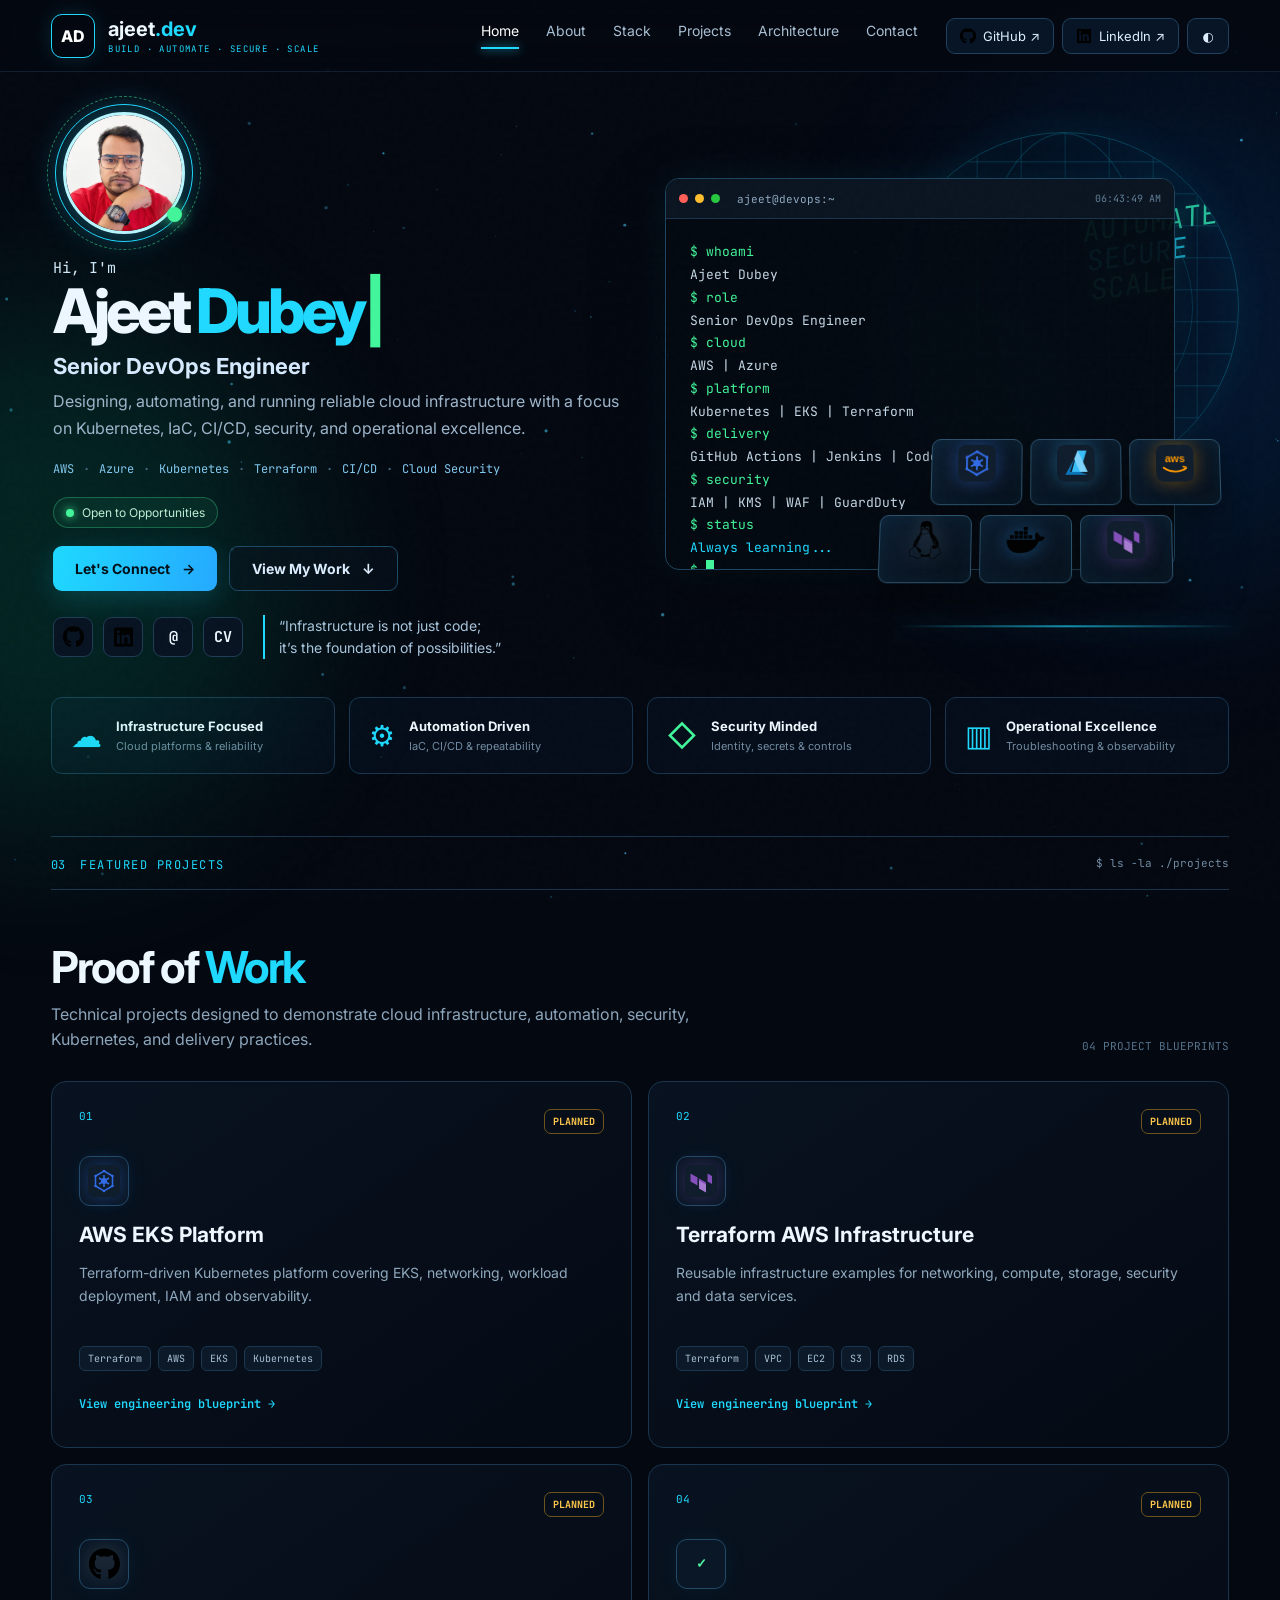
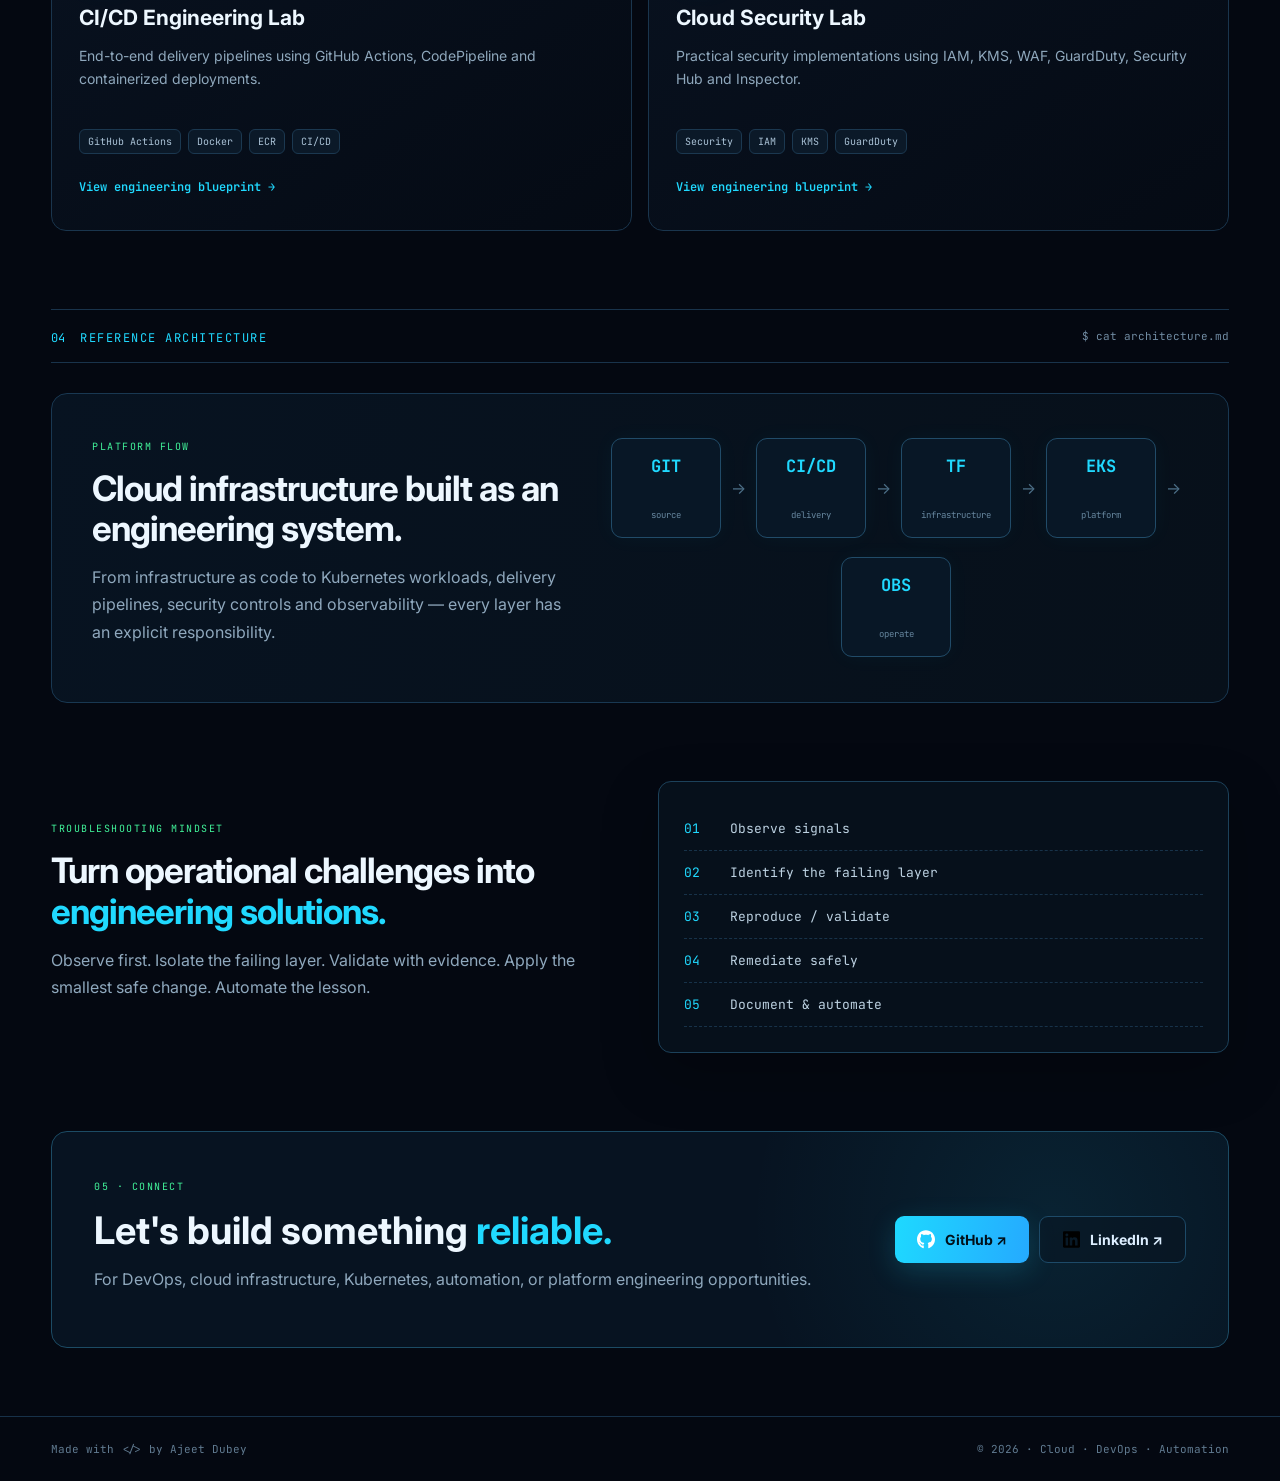
==== commit 35910d89: "updated portfolio" ====
--- a/index.html
+++ b/index.html
@@ -10,6 +10,7 @@
   <link rel="preconnect" href="https://fonts.gstatic.com" crossorigin>
   <link href="https://fonts.googleapis.com/css2?family=Inter:wght@400;500;600;700;800&family=JetBrains+Mono:wght@400;500;600;700&display=swap" rel="stylesheet">
   <link rel="stylesheet" href="styles.css">
+  <!-- v5: all technology/social icons are bundled locally; no external icon CDN required. -->
 </head>
 <body>
   <div class="noise"></div>
@@ -37,8 +38,8 @@
     </nav>
 
     <div class="header-actions">
-      <a class="social-btn github" href="https://github.com/ajeet-dubey89" target="_blank" rel="noopener">GitHub ↗</a>
-      <a class="social-btn linkedin" href="https://www.linkedin.com/in/ajeet-dubey89/" target="_blank" rel="noopener">LinkedIn ↗</a>
+      <a class="social-btn github" href="https://github.com/ajeet-dubey89" target="_blank" rel="noopener"><img src="assets/icons/github.svg" alt="" loading="eager"> GitHub ↗</a>
+      <a class="social-btn linkedin" href="https://www.linkedin.com/in/ajeet-dubey89/" target="_blank" rel="noopener"><img src="assets/icons/linkedin.svg" alt="" loading="eager"> LinkedIn ↗</a>
       <button class="theme-btn" id="themeToggle" aria-label="Toggle visual mode">◐</button>
       <button class="menu-btn" id="menuBtn" aria-label="Open menu">☰</button>
     </div>
@@ -47,7 +48,8 @@
   <main>
     <section class="hero section" id="home">
       <div class="hero-left reveal">
-        <div class="profile-wrap">
+        <div class="profile-wrap" aria-label="Ajeet Dubey profile photo">
+
           <div class="profile-ring ring-one"></div>
           <div class="profile-ring ring-two"></div>
           <img class="profile-photo" src="assets/profile.jpeg" alt="Ajeet Dubey">
@@ -71,10 +73,14 @@
         </div>
 
         <div class="quick-links">
-          <a href="https://github.com/ajeet-dubey89" target="_blank" rel="noopener" aria-label="GitHub">GH</a>
-          <a href="https://www.linkedin.com/in/ajeet-dubey89/" target="_blank" rel="noopener" aria-label="LinkedIn">in</a>
-          <a href="mailto:contact@ajeet.dev" aria-label="Email">@</a>
-          <a href="#about" aria-label="Profile">CV</a>
+          <a href="https://github.com/ajeet-dubey89" target="_blank" rel="noopener" aria-label="GitHub">
+            <img src="assets/icons/github.svg" alt="" loading="eager">
+          </a>
+          <a href="https://www.linkedin.com/in/ajeet-dubey89/" target="_blank" rel="noopener" aria-label="LinkedIn">
+            <img src="assets/icons/linkedin.svg" alt="" loading="eager">
+          </a>
+          <a href="mailto:contact@ajeet.dev" aria-label="Email" class="mail-icon">@</a>
+          <a href="#about" aria-label="Profile" class="doc-icon">CV</a>
           <blockquote>“Infrastructure is not just code;<br> it’s the foundation of possibilities.”</blockquote>
         </div>
       </div>
@@ -111,21 +117,33 @@
         </div>
 
         <div class="infra-stack" aria-label="Technology stack">
-          <div class="stack-cube aws">AWS</div>
-          <div class="stack-cube azure">A</div>
-          <div class="stack-cube k8s">K8s</div>
-          <div class="stack-cube tf">TF</div>
-          <div class="stack-cube docker">D</div>
-          <div class="stack-cube linux">L</div>
+          <div class="stack-cube aws" title="Amazon Web Services">
+            <img src="assets/icons/amazonaws.svg" alt="AWS" loading="eager"><span>AWS</span>
+          </div>
+          <div class="stack-cube azure" title="Microsoft Azure">
+            <img src="assets/icons/microsoftazure.svg" alt="Azure" loading="eager"><span>AZURE</span>
+          </div>
+          <div class="stack-cube k8s" title="Kubernetes">
+            <img src="assets/icons/kubernetes.svg" alt="Kubernetes" loading="eager"><span>K8S</span>
+          </div>
+          <div class="stack-cube tf" title="Terraform">
+            <img src="assets/icons/terraform.svg" alt="Terraform" loading="eager"><span>TF</span>
+          </div>
+          <div class="stack-cube docker" title="Docker">
+            <img src="assets/icons/docker.svg" alt="Docker" loading="eager"><span>DOCKER</span>
+          </div>
+          <div class="stack-cube linux" title="Linux">
+            <img src="assets/icons/linux.svg" alt="Linux" loading="eager"><span>LINUX</span>
+          </div>
         </div>
       </div>
     </section>
 
     <section class="value-strip section reveal" id="about">
-      <article><span>⌁</span><div><strong>Infrastructure Focused</strong><small>Cloud platforms & reliability</small></div></article>
-      <article><span>⚙</span><div><strong>Automation Driven</strong><small>IaC, CI/CD & repeatability</small></div></article>
-      <article><span>♢</span><div><strong>Security Minded</strong><small>Identity, secrets & controls</small></div></article>
-      <article><span>▥</span><div><strong>Operational Excellence</strong><small>Troubleshooting & observability</small></div></article>
+      <article><span class="value-icon cloud-icon">☁</span><div><strong>Infrastructure Focused</strong><small>Cloud platforms & reliability</small></div></article>
+      <article><span class="value-icon">⚙</span><div><strong>Automation Driven</strong><small>IaC, CI/CD & repeatability</small></div></article>
+      <article><span class="value-icon shield-icon">◇</span><div><strong>Security Minded</strong><small>Identity, secrets & controls</small></div></article>
+      <article><span class="value-icon bars-icon">▥</span><div><strong>Operational Excellence</strong><small>Troubleshooting & observability</small></div></article>
     </section>
 
     <section class="section projects-section" id="projects">
@@ -141,7 +159,7 @@
       <div class="project-grid">
         <article class="project-card reveal" data-project="eks">
           <div class="card-top"><span>01</span><b>PLANNED</b></div>
-          <div class="project-icon k8s-icon">K8s</div>
+          <div class="project-icon k8s-icon"><img src="assets/icons/kubernetes.svg" alt="Kubernetes" loading="eager"></div>
           <h3>AWS EKS Platform</h3>
           <p>Terraform-driven Kubernetes platform covering EKS, networking, workload deployment, IAM and observability.</p>
           <div class="tags"><span>Terraform</span><span>AWS</span><span>EKS</span><span>Kubernetes</span></div>
@@ -150,7 +168,7 @@
 
         <article class="project-card reveal delay-1" data-project="terraform">
           <div class="card-top"><span>02</span><b>PLANNED</b></div>
-          <div class="project-icon tf-icon">TF</div>
+          <div class="project-icon tf-icon"><img src="assets/icons/terraform.svg" alt="Terraform" loading="eager"></div>
           <h3>Terraform AWS Infrastructure</h3>
           <p>Reusable infrastructure examples for networking, compute, storage, security and data services.</p>
           <div class="tags"><span>Terraform</span><span>VPC</span><span>EC2</span><span>S3</span><span>RDS</span></div>
@@ -159,7 +177,7 @@
 
         <article class="project-card reveal delay-2" data-project="cicd">
           <div class="card-top"><span>03</span><b>PLANNED</b></div>
-          <div class="project-icon gh-icon">GH</div>
+          <div class="project-icon gh-icon"><img src="assets/icons/github.svg" alt="GitHub" loading="eager"></div>
           <h3>CI/CD Engineering Lab</h3>
           <p>End-to-end delivery pipelines using GitHub Actions, CodePipeline and containerized deployments.</p>
           <div class="tags"><span>GitHub Actions</span><span>Docker</span><span>ECR</span><span>CI/CD</span></div>
@@ -168,7 +186,7 @@
 
         <article class="project-card reveal delay-3" data-project="security">
           <div class="card-top"><span>04</span><b>PLANNED</b></div>
-          <div class="project-icon sec-icon">SEC</div>
+          <div class="project-icon sec-icon">✓</div>
           <h3>Cloud Security Lab</h3>
           <p>Practical security implementations using IAM, KMS, WAF, GuardDuty, Security Hub and Inspector.</p>
           <div class="tags"><span>Security</span><span>IAM</span><span>KMS</span><span>GuardDuty</span></div>
@@ -223,8 +241,8 @@
           <p>For DevOps, cloud infrastructure, Kubernetes, automation, or platform engineering opportunities.</p>
         </div>
         <div class="contact-actions">
-          <a class="btn primary" href="https://github.com/ajeet-dubey89" target="_blank" rel="noopener">GitHub ↗</a>
-          <a class="btn ghost" href="https://www.linkedin.com/in/ajeet-dubey89/" target="_blank" rel="noopener">LinkedIn ↗</a>
+          <a class="btn primary icon-btn" href="https://github.com/ajeet-dubey89" target="_blank" rel="noopener"><img src="assets/icons/github.svg" alt=""> GitHub ↗</a>
+          <a class="btn ghost icon-btn" href="https://www.linkedin.com/in/ajeet-dubey89/" target="_blank" rel="noopener"><img src="assets/icons/linkedin.svg" alt=""> LinkedIn ↗</a>
         </div>
       </div>
     </section>
--- a/styles.css
+++ b/styles.css
@@ -16,20 +16,20 @@
 .nav{display:flex;gap:27px;margin-left:auto;margin-right:28px}.nav a{font-size:14px;color:#a9bfd3;transition:.25s}.nav a:hover,.nav a.active{color:#fff}.nav a.active:after{content:"";display:block;height:2px;background:var(--cyan);box-shadow:0 0 10px var(--cyan);margin-top:8px}
 .header-actions{display:flex;align-items:center;gap:8px}.social-btn,.theme-btn,.menu-btn{border:1px solid #21415e;background:#071526;color:#dceeff;padding:9px 13px;border-radius:9px;font-size:13px}.social-btn:hover{border-color:var(--cyan);color:var(--cyan)}.theme-btn{cursor:pointer;width:42px}.menu-btn{display:none}
 .section{max-width:var(--max);margin:auto;padding-left:4%;padding-right:4%}
-.hero{min-height:660px;display:grid;grid-template-columns:1.03fr .97fr;align-items:center;gap:30px;position:relative;padding-top:45px;padding-bottom:55px}
-.hero-left{position:relative;z-index:2}.profile-wrap{width:154px;height:154px;position:relative;margin-bottom:18px}.profile-photo{width:132px;height:132px;position:absolute;left:11px;top:11px;object-fit:cover;object-position:center 25%;border-radius:50%;border:3px solid #b8f6ff;box-shadow:0 0 35px rgba(32,217,255,.4);z-index:2}.profile-ring{position:absolute;border-radius:50%;inset:2px;border:1px solid var(--cyan);animation:spin 8s linear infinite}.ring-two{inset:-6px;border-color:rgba(66,245,155,.5);animation:spin 12s linear infinite reverse;border-style:dashed}.profile-dot{position:absolute;right:13px;bottom:22px;width:15px;height:15px;border-radius:50%;background:var(--green);box-shadow:0 0 15px var(--green);z-index:3}
-.eyebrow{font:15px "JetBrains Mono";color:#d2e8f8;margin-bottom:4px}.hero h1{font-size:clamp(48px,6vw,78px);line-height:.95;margin:0;font-weight:800;letter-spacing:-4px}.hero h1 span{color:var(--cyan)}.hero h1 i{font-style:normal;color:var(--green);animation:blink 1s infinite}.hero h2{font-size:25px;margin:18px 0 10px;color:#d6eaff}.hero-copy{max-width:670px;font-size:18px;line-height:1.65;color:#9eb6cb;margin:0}.tech-line{display:flex;flex-wrap:wrap;gap:9px;color:#82c8ef;font:12px "JetBrains Mono";margin:20px 0}.tech-line b{color:#42677f}.status-pill{display:inline-flex;align-items:center;gap:8px;border:1px solid rgba(66,245,155,.3);background:rgba(66,245,155,.06);padding:7px 12px;border-radius:30px;color:#bcefd5;font-size:12px}.status-pill span{width:8px;height:8px;border-radius:50%;background:var(--green);box-shadow:0 0 10px var(--green);animation:pulse 1.5s infinite}
+.hero{min-height:610px;display:grid;grid-template-columns:minmax(0,1.02fr) minmax(500px,.98fr);align-items:center;gap:26px;position:relative;padding-top:30px;padding-bottom:38px;overflow:hidden}
+.hero-left{position:relative;z-index:2}.profile-wrap{width:142px;height:142px;position:relative;margin-bottom:14px;flex:0 0 142px}.profile-photo{width:122px;height:122px;position:absolute;left:10px;top:10px;object-fit:cover;object-position:center 24%;border-radius:50%;border:3px solid #b8f6ff;box-shadow:0 0 35px rgba(32,217,255,.4);z-index:2}.profile-ring{position:absolute;border-radius:50%;inset:2px;border:1px solid var(--cyan);animation:spin 8s linear infinite}.ring-two{inset:-6px;border-color:rgba(66,245,155,.5);animation:spin 12s linear infinite reverse;border-style:dashed}.profile-dot{position:absolute;right:13px;bottom:22px;width:15px;height:15px;border-radius:50%;background:var(--green);box-shadow:0 0 15px var(--green);z-index:3}
+.eyebrow{font:15px "JetBrains Mono";color:#d2e8f8;margin-bottom:4px}.hero h1{font-size:clamp(44px,4.8vw,68px);line-height:.95;margin:0;font-weight:800;letter-spacing:-4px}.hero h1 span{color:var(--cyan)}.hero h1 i{font-style:normal;color:var(--green);animation:blink 1s infinite}.hero h2{font-size:22px;margin:13px 0 9px;color:#d6eaff}.hero-copy{max-width:600px;font-size:16px;line-height:1.65;color:#9eb6cb;margin:0}.tech-line{display:flex;flex-wrap:wrap;gap:9px;color:#82c8ef;font:12px "JetBrains Mono";margin:20px 0}.tech-line b{color:#42677f}.status-pill{display:inline-flex;align-items:center;gap:8px;border:1px solid rgba(66,245,155,.3);background:rgba(66,245,155,.06);padding:7px 12px;border-radius:30px;color:#bcefd5;font-size:12px}.status-pill span{width:8px;height:8px;border-radius:50%;background:var(--green);box-shadow:0 0 10px var(--green);animation:pulse 1.5s infinite}
 .hero-cta{display:flex;gap:12px;margin-top:18px}.btn{display:inline-flex;align-items:center;gap:12px;border-radius:9px;padding:13px 22px;font-weight:700;font-size:14px;transition:.25s}.btn.primary{background:linear-gradient(100deg,#1ed9ff,#25aaff);color:#02101a;box-shadow:0 8px 28px rgba(32,217,255,.18)}.btn.primary:hover{transform:translateY(-2px);box-shadow:0 12px 35px rgba(32,217,255,.3)}.btn.ghost{border:1px solid #1d4a68;color:#dceeff;background:rgba(8,18,31,.5)}.btn.ghost:hover{border-color:var(--cyan);color:var(--cyan)}
 .quick-links{display:flex;align-items:center;gap:10px;margin-top:24px}.quick-links>a{display:grid;place-items:center;width:40px;height:40px;border:1px solid #203d56;background:#081322;border-radius:9px;font-weight:700}.quick-links>a:hover{border-color:var(--cyan);color:var(--cyan)}blockquote{border-left:2px solid var(--cyan);margin:0 0 0 10px;padding-left:14px;color:#a9c6dd;font-size:14px;line-height:1.55}
-.hero-right{min-height:510px;position:relative}.terminal-card{position:absolute;left:4%;top:35px;width:min(520px,88%);background:rgba(4,10,18,.92);border:1px solid #1d4561;border-radius:14px;box-shadow:0 25px 70px rgba(0,0,0,.4),0 0 40px rgba(32,217,255,.08);z-index:4;overflow:hidden;animation:float 5s ease-in-out infinite}.terminal-top{height:40px;background:#0b1522;border-bottom:1px solid #1b354c;display:flex;align-items:center;padding:0 13px;gap:7px}.traffic{width:9px;height:9px;border-radius:50%}.red{background:#ff5f57}.yellow{background:#ffbd2e}.green{background:#28c840}.terminal-title{margin-left:10px;font:11px "JetBrains Mono";color:#8fa9bf}.terminal-time{margin-left:auto;font:10px "JetBrains Mono";color:#607e95}.terminal-body{padding:22px 24px;font:13px/1.75 "JetBrains Mono";color:#c6d8e6;min-height:350px}.terminal-body em{font-style:normal;color:var(--green)}.terminal-green{color:var(--cyan)}.cursor-line{display:flex;gap:8px;color:var(--green)}.cursor-line i{display:inline-block;width:8px;background:var(--green);animation:blink .9s infinite}
-.globe{position:absolute;right:-20px;top:0;width:420px;height:420px;border-radius:50%;border:1px solid rgba(32,217,255,.3);box-shadow:inset 0 0 50px rgba(32,217,255,.08),0 0 45px rgba(32,217,255,.1);overflow:hidden;opacity:.8}.globe:before,.globe:after{content:"";position:absolute;inset:13%;border:1px solid rgba(32,217,255,.22);border-radius:50%}.globe:after{inset:0 25%;border-radius:50%}.globe-grid{position:absolute;inset:0;background:repeating-linear-gradient(0deg,transparent 0 30px,rgba(32,217,255,.15) 31px 32px),repeating-linear-gradient(90deg,transparent 0 42px,rgba(32,217,255,.13) 43px 44px);border-radius:50%;animation:globeMove 9s linear infinite}.globe-label{position:absolute;right:18px;top:45px;color:#35f5c0;font:italic 28px/1.05 "JetBrains Mono";transform:rotate(-8deg);text-shadow:0 0 15px rgba(53,245,192,.4);z-index:2}.globe-label span{color:#23ddff}
-.infra-stack{position:absolute;right:0;bottom:12px;width:360px;height:240px;z-index:5;transform:perspective(700px) rotateX(8deg)}.stack-cube{position:absolute;width:92px;height:68px;display:grid;place-items:center;border:1px solid #2b526d;border-radius:9px;background:linear-gradient(145deg,#0d1e31,#07101b);font:700 18px "JetBrains Mono";box-shadow:0 15px 35px rgba(0,0,0,.4),inset 0 0 18px rgba(32,217,255,.05);animation:cubeFloat 4s ease-in-out infinite}.stack-cube:nth-child(1){right:15px;bottom:125px;color:#ffad37}.stack-cube:nth-child(2){right:115px;bottom:125px;color:#40b7ff;animation-delay:.2s}.stack-cube:nth-child(3){right:215px;bottom:125px;color:#55c8ff;animation-delay:.4s}.stack-cube:nth-child(4){right:65px;bottom:47px;color:#a896ff;animation-delay:.6s}.stack-cube:nth-child(5){right:165px;bottom:47px;color:#54bfff;animation-delay:.8s}.stack-cube:nth-child(6){right:265px;bottom:47px;color:#e6eff8;animation-delay:1s}
-.value-strip{display:grid;grid-template-columns:repeat(4,1fr);gap:16px;padding-bottom:75px}.value-strip article{border:1px solid #183550;background:rgba(7,16,29,.76);border-radius:11px;padding:19px;display:flex;gap:14px;align-items:center}.value-strip article>span{font-size:27px;color:var(--cyan)}.value-strip strong{display:block;font-size:13px}.value-strip small{display:block;color:#718aa1;font-size:11px;margin-top:5px}
+.hero-right{min-height:500px;position:relative;isolation:isolate}.terminal-card{position:absolute;left:0;top:48px;width:min(510px,94%);background:rgba(4,10,18,.92);border:1px solid #1d4561;border-radius:14px;box-shadow:0 25px 70px rgba(0,0,0,.4),0 0 40px rgba(32,217,255,.08);z-index:4;overflow:hidden;animation:float 5s ease-in-out infinite}.terminal-top{height:40px;background:#0b1522;border-bottom:1px solid #1b354c;display:flex;align-items:center;padding:0 13px;gap:7px}.traffic{width:9px;height:9px;border-radius:50%}.red{background:#ff5f57}.yellow{background:#ffbd2e}.green{background:#28c840}.terminal-title{margin-left:10px;font:11px "JetBrains Mono";color:#8fa9bf}.terminal-time{margin-left:auto;font:10px "JetBrains Mono";color:#607e95}.terminal-body{padding:22px 24px;font:13px/1.75 "JetBrains Mono";color:#c6d8e6;min-height:350px}.terminal-body em{font-style:normal;color:var(--green)}.terminal-green{color:var(--cyan)}.cursor-line{display:flex;gap:8px;color:var(--green)}.cursor-line i{display:inline-block;width:8px;background:var(--green);animation:blink .9s infinite}
+.globe{position:absolute;right:-10px;top:2px;width:350px;height:350px;border-radius:50%;border:1px solid rgba(32,217,255,.3);box-shadow:inset 0 0 50px rgba(32,217,255,.08),0 0 45px rgba(32,217,255,.1);overflow:hidden;opacity:.8}.globe:before,.globe:after{content:"";position:absolute;inset:13%;border:1px solid rgba(32,217,255,.22);border-radius:50%}.globe:after{inset:0 25%;border-radius:50%}.globe-grid{position:absolute;inset:0;background:repeating-linear-gradient(0deg,transparent 0 30px,rgba(32,217,255,.15) 31px 32px),repeating-linear-gradient(90deg,transparent 0 42px,rgba(32,217,255,.13) 43px 44px);border-radius:50%;animation:globeMove 9s linear infinite}.globe-label{position:absolute;right:18px;top:45px;color:#35f5c0;font:italic 28px/1.05 "JetBrains Mono";transform:rotate(-8deg);text-shadow:0 0 15px rgba(53,245,192,.4);z-index:2}.globe-label span{color:#23ddff}
+.infra-stack{position:absolute;right:-8px;bottom:0;width:340px;height:225px;z-index:5;transform:perspective(700px) rotateX(8deg)}.stack-cube{position:absolute;width:92px;height:68px;display:grid;place-items:center;border:1px solid #2b526d;border-radius:9px;background:linear-gradient(145deg,#0d1e31,#07101b);font:700 18px "JetBrains Mono";box-shadow:0 15px 35px rgba(0,0,0,.4),inset 0 0 18px rgba(32,217,255,.05);animation:cubeFloat 4s ease-in-out infinite}.stack-cube:nth-child(1){right:15px;bottom:125px;color:#ffad37}.stack-cube:nth-child(2){right:115px;bottom:125px;color:#40b7ff;animation-delay:.2s}.stack-cube:nth-child(3){right:215px;bottom:125px;color:#55c8ff;animation-delay:.4s}.stack-cube:nth-child(4){right:65px;bottom:47px;color:#a896ff;animation-delay:.6s}.stack-cube:nth-child(5){right:165px;bottom:47px;color:#54bfff;animation-delay:.8s}.stack-cube:nth-child(6){right:265px;bottom:47px;color:#e6eff8;animation-delay:1s}
+.value-strip{display:grid;grid-template-columns:repeat(4,1fr);gap:14px;padding-bottom:62px}.value-strip article{border:1px solid #183550;background:rgba(7,16,29,.76);border-radius:11px;padding:19px;display:flex;gap:14px;align-items:center}.value-strip article>span{font-size:27px;color:var(--cyan)}.value-strip strong{display:block;font-size:13px}.value-strip small{display:block;color:#718aa1;font-size:11px;margin-top:5px}
 .section-heading{border-top:1px solid #19334b;border-bottom:1px solid #19334b;padding:16px 0;display:flex;justify-content:space-between;align-items:center}.section-number{font:12px "JetBrains Mono";color:var(--cyan);margin-right:15px}.section-kicker{font:12px "JetBrains Mono";letter-spacing:1.5px;color:var(--cyan)}.command{font:11px "JetBrains Mono";color:#718ca3}.section-intro{display:flex;justify-content:space-between;align-items:end;padding:50px 0 28px}.section-intro h2{font-size:44px;margin:0 0 8px;letter-spacing:-2px}.section-intro h2 span,.method-copy h2 span,.contact-card h2 span{color:var(--cyan)}.section-intro p{margin:0;color:#8da6bb;max-width:700px;line-height:1.6}.project-counter{font:11px "JetBrains Mono";color:#55738c}
-.project-grid{display:grid;grid-template-columns:repeat(2,1fr);gap:18px;padding-bottom:100px}.project-card{position:relative;border:1px solid #1a354d;background:linear-gradient(145deg,rgba(9,19,33,.94),rgba(5,11,20,.94));border-radius:15px;padding:27px;overflow:hidden;transition:.35s}.project-card:before{content:"";position:absolute;width:180px;height:180px;background:var(--cyan);filter:blur(90px);opacity:0;right:-80px;top:-80px;transition:.35s}.project-card:hover{transform:translateY(-5px);border-color:#28617f;box-shadow:0 25px 60px rgba(0,0,0,.28)}.project-card:hover:before{opacity:.09}.card-top{display:flex;justify-content:space-between;font:11px "JetBrains Mono";color:var(--cyan)}.card-top b{border:1px solid #6d541b;color:var(--amber);border-radius:7px;padding:5px 8px;font-size:10px}.project-icon{margin-top:22px;width:50px;height:50px;border-radius:11px;display:grid;place-items:center;border:1px solid #234a67;background:#0a1726;font:700 13px "JetBrains Mono";box-shadow:0 0 25px rgba(32,217,255,.06)}.k8s-icon{color:#53caff}.tf-icon{color:#a994ff}.gh-icon{color:#fff}.sec-icon{color:#4df5a0}.project-card h3{font-size:21px;margin:16px 0 8px}.project-card p{color:#8fa8bd;line-height:1.65;font-size:14px;min-height:68px}.tags{display:flex;flex-wrap:wrap;gap:7px;margin:17px 0}.tags span{padding:5px 8px;background:#0b1928;border:1px solid #1b3850;border-radius:6px;color:#aac2d6;font:10px "JetBrains Mono"}.blueprint{border:0;background:none;color:var(--cyan);padding:8px 0;font:600 12px "JetBrains Mono";cursor:pointer}.blueprint:hover{text-shadow:0 0 12px rgba(32,217,255,.5)}
-.architecture-section{padding-bottom:100px}.architecture-card{display:grid;grid-template-columns:.9fr 1.1fr;gap:35px;margin-top:30px;border:1px solid #193852;border-radius:16px;padding:40px;background:linear-gradient(110deg,#071321,#07101a)}.mini-label{font:10px "JetBrains Mono";letter-spacing:1.5px;color:var(--green)}.arch-copy h2,.method-copy h2{font-size:35px;line-height:1.15;letter-spacing:-1px;margin:14px 0}.arch-copy p,.method-copy p{color:#8fa8bd;line-height:1.7}.arch-flow{display:flex;align-items:center;justify-content:center;gap:10px;flex-wrap:wrap}.arch-flow>div{width:110px;height:100px;border:1px solid #214b68;border-radius:11px;background:#081726;display:grid;place-items:center;text-align:center;color:var(--cyan);font:700 17px "JetBrains Mono";box-shadow:0 0 22px rgba(32,217,255,.04)}.arch-flow small{font-size:9px;color:#66869e;font-weight:400}.arch-flow i{color:#4d7088;font-style:normal}
-.method-section{padding-bottom:100px}.method-grid{display:grid;grid-template-columns:1fr 1fr;gap:35px;align-items:center}.method-terminal{border:1px solid #1c415a;background:#06101b;border-radius:13px;padding:25px;font:13px "JetBrains Mono";box-shadow:0 20px 55px rgba(0,0,0,.25)}.method-terminal div{padding:13px 0;border-bottom:1px dashed #173249;color:#bdd2e2}.method-terminal span{display:inline-block;width:38px;color:var(--cyan)}
-.contact-section{padding-bottom:90px}.contact-card{display:flex;justify-content:space-between;align-items:center;gap:30px;border:1px solid #1c4b64;border-radius:16px;padding:42px;background:radial-gradient(circle at 85% 40%,rgba(32,217,255,.08),transparent 30%),#071321}.contact-card h2{font-size:38px;margin:13px 0}.contact-card p{color:#8fa8bd}.contact-actions{display:flex;gap:10px}
+.project-grid{display:grid;grid-template-columns:repeat(2,1fr);gap:16px;padding-bottom:78px}.project-card{position:relative;border:1px solid #1a354d;background:linear-gradient(145deg,rgba(9,19,33,.94),rgba(5,11,20,.94));border-radius:15px;padding:27px;overflow:hidden;transition:.35s}.project-card:before{content:"";position:absolute;width:180px;height:180px;background:var(--cyan);filter:blur(90px);opacity:0;right:-80px;top:-80px;transition:.35s}.project-card:hover{transform:translateY(-5px);border-color:#28617f;box-shadow:0 25px 60px rgba(0,0,0,.28)}.project-card:hover:before{opacity:.09}.card-top{display:flex;justify-content:space-between;font:11px "JetBrains Mono";color:var(--cyan)}.card-top b{border:1px solid #6d541b;color:var(--amber);border-radius:7px;padding:5px 8px;font-size:10px}.project-icon{margin-top:22px;width:50px;height:50px;border-radius:11px;display:grid;place-items:center;border:1px solid #234a67;background:#0a1726;font:700 13px "JetBrains Mono";box-shadow:0 0 25px rgba(32,217,255,.06)}.k8s-icon{color:#53caff}.tf-icon{color:#a994ff}.gh-icon{color:#fff}.sec-icon{color:#4df5a0}.project-card h3{font-size:21px;margin:16px 0 8px}.project-card p{color:#8fa8bd;line-height:1.65;font-size:14px;min-height:68px}.tags{display:flex;flex-wrap:wrap;gap:7px;margin:17px 0}.tags span{padding:5px 8px;background:#0b1928;border:1px solid #1b3850;border-radius:6px;color:#aac2d6;font:10px "JetBrains Mono"}.blueprint{border:0;background:none;color:var(--cyan);padding:8px 0;font:600 12px "JetBrains Mono";cursor:pointer}.blueprint:hover{text-shadow:0 0 12px rgba(32,217,255,.5)}
+.architecture-section{padding-bottom:78px}.architecture-card{display:grid;grid-template-columns:.9fr 1.1fr;gap:35px;margin-top:30px;border:1px solid #193852;border-radius:16px;padding:40px;background:linear-gradient(110deg,#071321,#07101a)}.mini-label{font:10px "JetBrains Mono";letter-spacing:1.5px;color:var(--green)}.arch-copy h2,.method-copy h2{font-size:35px;line-height:1.15;letter-spacing:-1px;margin:14px 0}.arch-copy p,.method-copy p{color:#8fa8bd;line-height:1.7}.arch-flow{display:flex;align-items:center;justify-content:center;gap:10px;flex-wrap:wrap}.arch-flow>div{width:110px;height:100px;border:1px solid #214b68;border-radius:11px;background:#081726;display:grid;place-items:center;text-align:center;color:var(--cyan);font:700 17px "JetBrains Mono";box-shadow:0 0 22px rgba(32,217,255,.04)}.arch-flow small{font-size:9px;color:#66869e;font-weight:400}.arch-flow i{color:#4d7088;font-style:normal}
+.method-section{padding-bottom:78px}.method-grid{display:grid;grid-template-columns:1fr 1fr;gap:35px;align-items:center}.method-terminal{border:1px solid #1c415a;background:#06101b;border-radius:13px;padding:25px;font:13px "JetBrains Mono";box-shadow:0 20px 55px rgba(0,0,0,.25)}.method-terminal div{padding:13px 0;border-bottom:1px dashed #173249;color:#bdd2e2}.method-terminal span{display:inline-block;width:38px;color:var(--cyan)}
+.contact-section{padding-bottom:68px}.contact-card{display:flex;justify-content:space-between;align-items:center;gap:30px;border:1px solid #1c4b64;border-radius:16px;padding:42px;background:radial-gradient(circle at 85% 40%,rgba(32,217,255,.08),transparent 30%),#071321}.contact-card h2{font-size:38px;margin:13px 0}.contact-card p{color:#8fa8bd}.contact-actions{display:flex;gap:10px}
 footer{border-top:1px solid #173149;padding:25px 4%;display:flex;justify-content:space-between;color:#617b91;font:11px "JetBrains Mono";max-width:var(--max);margin:auto}
 dialog{width:min(620px,92vw);background:#07111e;color:var(--text);border:1px solid #285b77;border-radius:15px;padding:32px;box-shadow:0 30px 100px rgba(0,0,0,.65)}dialog::backdrop{background:rgba(0,3,8,.72);backdrop-filter:blur(5px)}.modal-close{position:absolute;right:15px;top:12px;border:0;background:none;color:#7e9ab0;font-size:27px;cursor:pointer}.modal-close:hover{color:#fff}dialog h2{font-size:28px;margin:12px 0}.modal-grid{display:grid;grid-template-columns:1fr 1fr;gap:10px;margin-top:22px}.modal-grid div{border:1px solid #193950;border-radius:9px;padding:13px;background:#091725}.modal-grid strong{display:block;color:var(--cyan);font:10px "JetBrains Mono";margin-bottom:5px}.modal-grid span{color:#a7bfd1;font-size:12px}
 .reveal{opacity:0;transform:translateY(22px);transition:opacity .7s ease,transform .7s ease}.reveal.visible{opacity:1;transform:none}.delay-1{transition-delay:.1s}.delay-2{transition-delay:.2s}.delay-3{transition-delay:.3s}
@@ -37,3 +37,155 @@
 @media(max-width:1050px){.nav{gap:15px;margin-right:10px}.nav a{font-size:12px}.header-actions .linkedin{display:none}.hero{grid-template-columns:1fr}.hero-right{min-height:470px}.globe{right:3%;opacity:.45}.terminal-card{left:2%;}.infra-stack{right:3%}.value-strip{grid-template-columns:repeat(2,1fr)}}
 @media(max-width:760px){.site-header{height:64px}.nav{display:none;position:absolute;top:64px;left:0;right:0;padding:20px 5%;background:#06101b;border-bottom:1px solid #18334b;flex-direction:column}.nav.open{display:flex}.menu-btn{display:block}.header-actions .github{display:none}.hero{padding-top:32px}.profile-wrap{width:125px;height:125px}.profile-photo{width:108px;height:108px}.hero h1{font-size:49px;letter-spacing:-3px}.hero h2{font-size:21px}.hero-copy{font-size:15px}.hero-right{min-height:390px}.terminal-card{width:94%;left:0;top:20px}.terminal-body{font-size:11px;min-height:300px;padding:17px}.globe{width:300px;height:300px;right:-25px;top:50px}.infra-stack{transform:scale(.72);transform-origin:right bottom;right:-20px;bottom:0}.value-strip,.project-grid,.method-grid,.architecture-card{grid-template-columns:1fr}.value-strip{padding-bottom:60px}.section-intro{display:block;padding-top:35px}.section-intro h2{font-size:36px}.project-counter{display:block;margin-top:15px}.project-card p{min-height:auto}.architecture-card{padding:25px}.arch-flow{margin-top:10px}.contact-card{display:block;padding:28px}.contact-card h2{font-size:31px}.contact-actions{margin-top:20px}.contact-actions .btn{flex:1;justify-content:center}.quick-links blockquote{display:none}footer{display:block;line-height:2}.command{display:none}}
 @media(max-width:480px){.brand-copy small{display:none}.brand-copy strong{font-size:17px}.header-actions .theme-btn{display:none}.hero h1{font-size:43px}.tech-line{font-size:10px}.hero-cta{flex-direction:column}.btn{justify-content:center}.project-grid{gap:12px}.project-card{padding:21px}.modal-grid{grid-template-columns:1fr}}
+
+/* v3 composition safeguards */
+.hero-left{min-width:0}
+.hero-left .profile-wrap{margin-top:0}
+.profile-photo{display:block;aspect-ratio:1/1;border-radius:50%;overflow:hidden}
+.hero-right:after{content:"";position:absolute;inset:8% 0 0 8%;background:radial-gradient(circle,rgba(32,217,255,.06),transparent 58%);z-index:-1;pointer-events:none}
+@media(min-width:1051px){
+  .hero-left{padding-left:2px}
+  .hero-right{transform:translateX(4px)}
+  .terminal-body{max-height:335px;overflow:hidden}
+}
+@media(max-width:1200px) and (min-width:761px){
+  .hero{grid-template-columns:minmax(0,1fr) minmax(430px,.9fr)}
+  .hero h1{font-size:54px}
+  .hero-right{transform:scale(.94);transform-origin:center right}
+  .profile-wrap{width:128px;height:128px;flex-basis:128px}
+  .profile-photo{width:110px;height:110px}
+}
+
+/* ============================================================
+   V4 — dashboard / logo system
+   ============================================================ */
+.header-actions .social-btn{display:inline-flex;align-items:center;gap:7px}
+.header-actions .social-btn img{width:16px;height:16px;display:block}
+.quick-links>a{overflow:hidden}
+.quick-links>a img{width:20px;height:20px;display:block;object-fit:contain}
+.quick-links>a.mail-icon,.quick-links>a.doc-icon{font-family:"JetBrains Mono";font-size:15px}
+.quick-links>a:hover img{filter:drop-shadow(0 0 8px rgba(32,217,255,.8))}
+
+.value-icon{font-family:Inter,sans-serif!important;font-size:29px!important;font-weight:500}
+.cloud-icon{font-size:31px!important}
+.shield-icon{color:var(--green)!important}
+.bars-icon{color:var(--cyan)!important}
+
+.stack-cube{
+  overflow:hidden;
+  gap:4px;
+  grid-template-rows:36px 14px;
+  align-content:center;
+  transition:transform .35s ease, border-color .35s ease, box-shadow .35s ease;
+}
+.stack-cube img{
+  width:35px;
+  height:35px;
+  object-fit:contain;
+  display:block;
+  filter:drop-shadow(0 0 8px rgba(32,217,255,.18));
+}
+.stack-cube span{
+  font:700 8px "JetBrains Mono";
+  letter-spacing:.8px;
+  color:#91b6ce;
+  opacity:.95;
+}
+.stack-cube:hover{
+  transform:translateY(-8px) scale(1.04);
+  border-color:#2c779c;
+  box-shadow:0 18px 40px rgba(0,0,0,.5),0 0 22px rgba(32,217,255,.13);
+}
+.stack-cube.aws img{filter:drop-shadow(0 0 9px rgba(255,153,0,.38))}
+.stack-cube.azure img{filter:drop-shadow(0 0 9px rgba(56,189,248,.34))}
+.stack-cube.k8s img{filter:drop-shadow(0 0 9px rgba(50,108,229,.42))}
+.stack-cube.tf img{filter:drop-shadow(0 0 9px rgba(132,79,186,.42))}
+.stack-cube.docker img{filter:drop-shadow(0 0 9px rgba(36,150,237,.42))}
+.stack-cube.linux img{filter:drop-shadow(0 0 9px rgba(240,240,240,.25))}
+
+.project-icon img{width:30px;height:30px;object-fit:contain;filter:drop-shadow(0 0 8px rgba(32,217,255,.16))}
+.project-icon.gh-icon img{filter:drop-shadow(0 0 8px rgba(255,255,255,.18))}
+.project-icon.tf-icon img{filter:drop-shadow(0 0 8px rgba(132,79,186,.32))}
+.project-icon.k8s-icon img{filter:drop-shadow(0 0 8px rgba(50,108,229,.35))}
+
+.hero-right .terminal-card{z-index:8}
+.hero-right .infra-stack{z-index:10}
+.hero-right .globe{z-index:1}
+.infra-stack:before{
+  content:"";
+  position:absolute;
+  left:0;
+  right:0;
+  bottom:4px;
+  height:2px;
+  background:linear-gradient(90deg,transparent,var(--cyan),transparent);
+  box-shadow:0 0 22px rgba(32,217,255,.55);
+  opacity:.65;
+}
+.terminal-card{
+  animation:dashboardFloat 6s ease-in-out infinite;
+}
+@keyframes dashboardFloat{
+  0%,100%{transform:translateY(0)}
+  50%{transform:translateY(-5px)}
+}
+.stack-cube:nth-child(1){animation-delay:.1s}
+.stack-cube:nth-child(2){animation-delay:.3s}
+.stack-cube:nth-child(3){animation-delay:.5s}
+.stack-cube:nth-child(4){animation-delay:.7s}
+.stack-cube:nth-child(5){animation-delay:.9s}
+.stack-cube:nth-child(6){animation-delay:1.1s}
+
+@media(max-width:1050px){
+  .header-actions .social-btn img{display:none}
+  .stack-cube img{width:31px;height:31px}
+}
+@media(max-width:760px){
+  .header-actions .social-btn{display:none}
+  .quick-links>a img{width:18px;height:18px}
+}
+
+/* v5: local vector icon system — no external icon CDN required */
+.stack-cube img{
+  width:38px;
+  height:38px;
+  object-fit:contain;
+  display:block;
+  border-radius:8px;
+}
+.stack-cube span{display:none}
+.social-btn img{
+  width:17px;
+  height:17px;
+  object-fit:contain;
+  display:block;
+}
+.quick-links>a img{
+  width:22px;
+  height:22px;
+  object-fit:contain;
+}
+.project-icon img{
+  width:32px;
+  height:32px;
+  object-fit:contain;
+}
+.icon-btn{
+  display:inline-flex;
+  align-items:center;
+  justify-content:center;
+  gap:9px;
+}
+.icon-btn img{
+  width:19px;
+  height:19px;
+  object-fit:contain;
+  display:block;
+  filter:brightness(0) invert(1);
+}
+.contact-actions .ghost.icon-btn img{
+  filter:none;
+}
+@media(max-width:760px){
+  .stack-cube img{width:32px;height:32px}
+}
